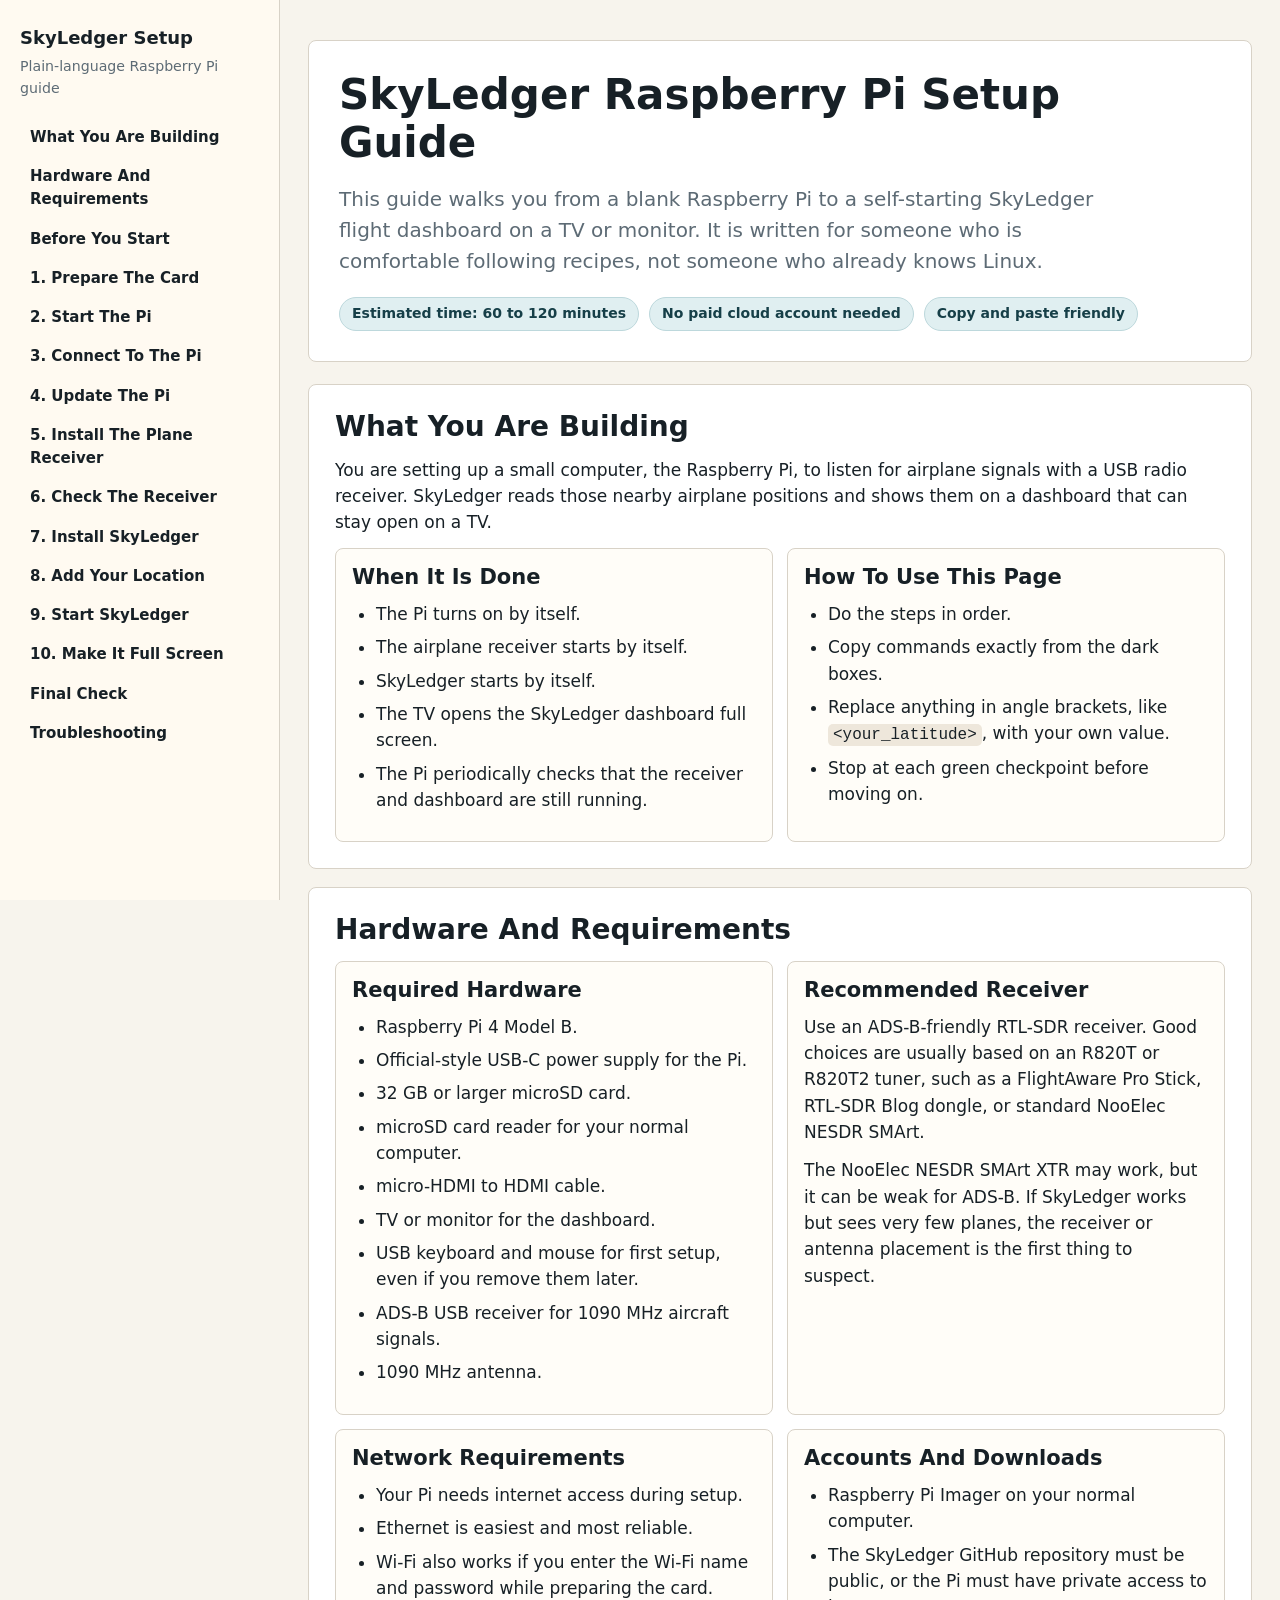
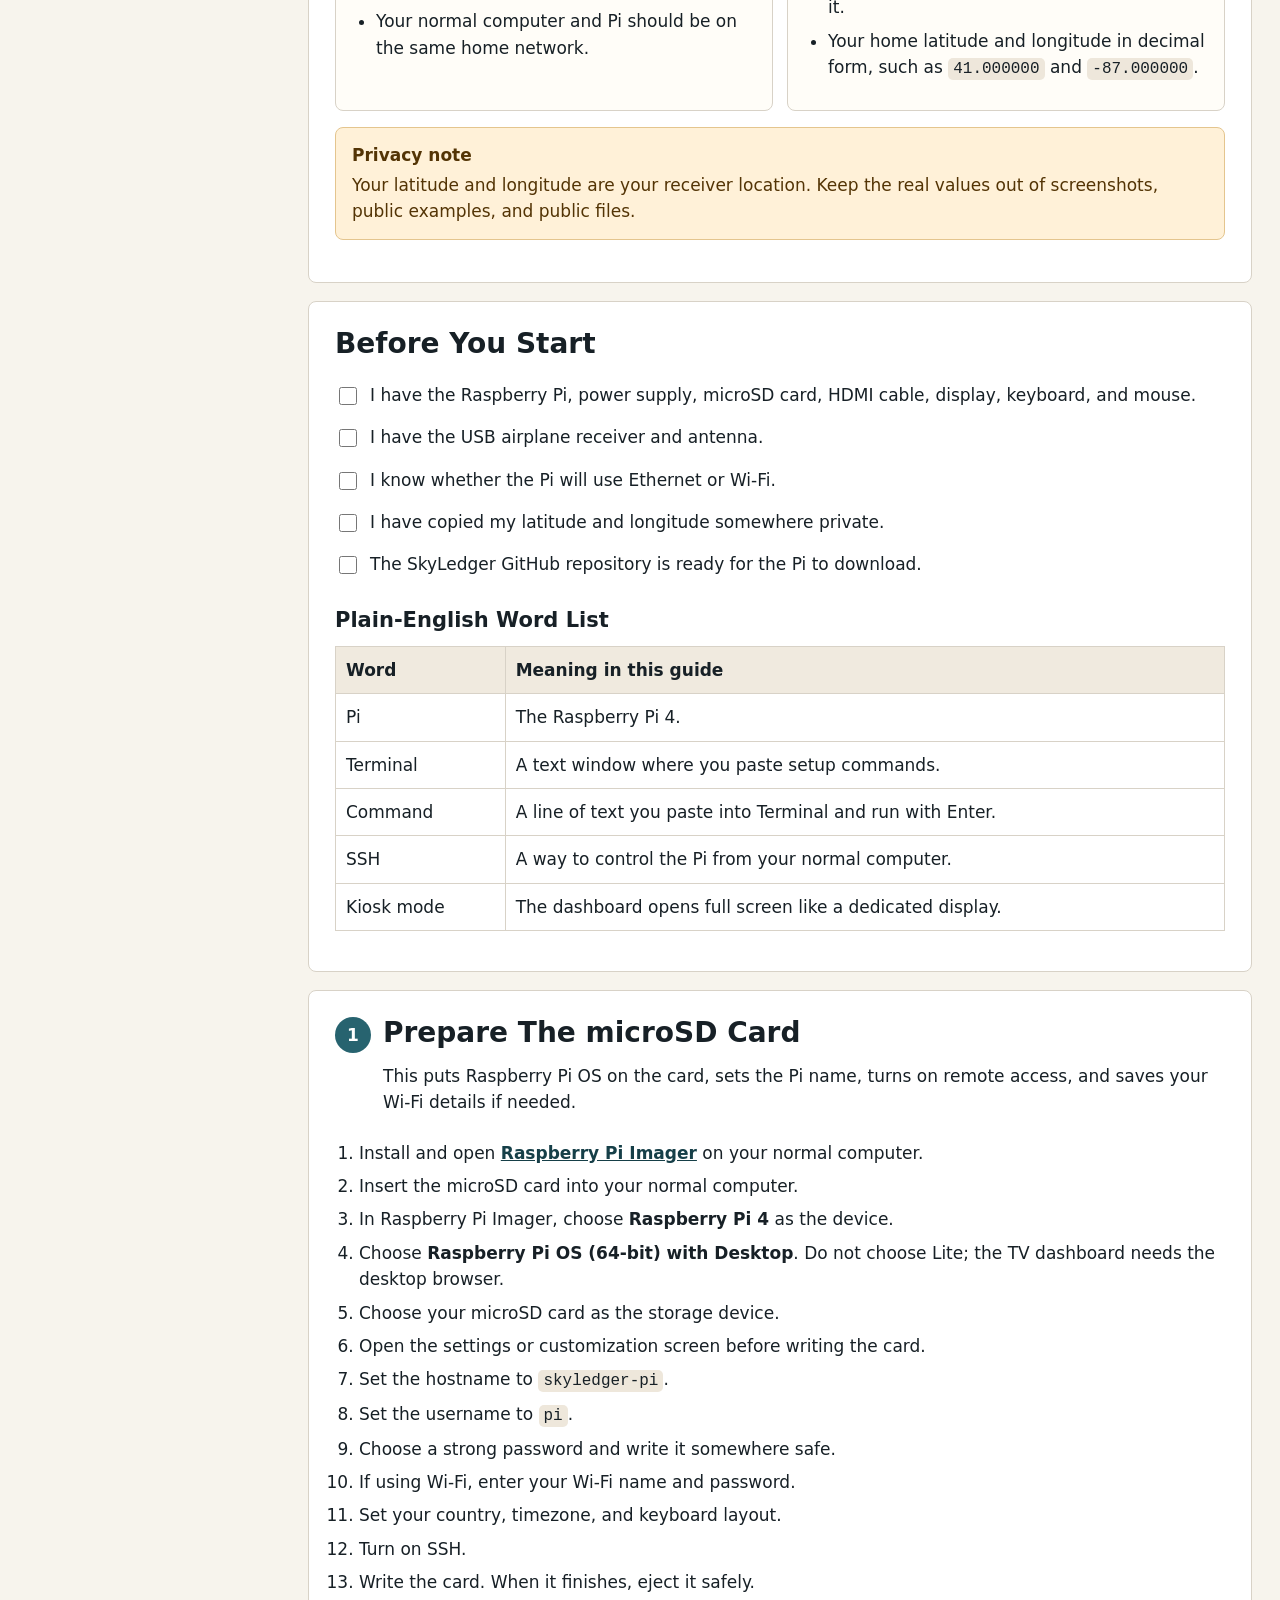
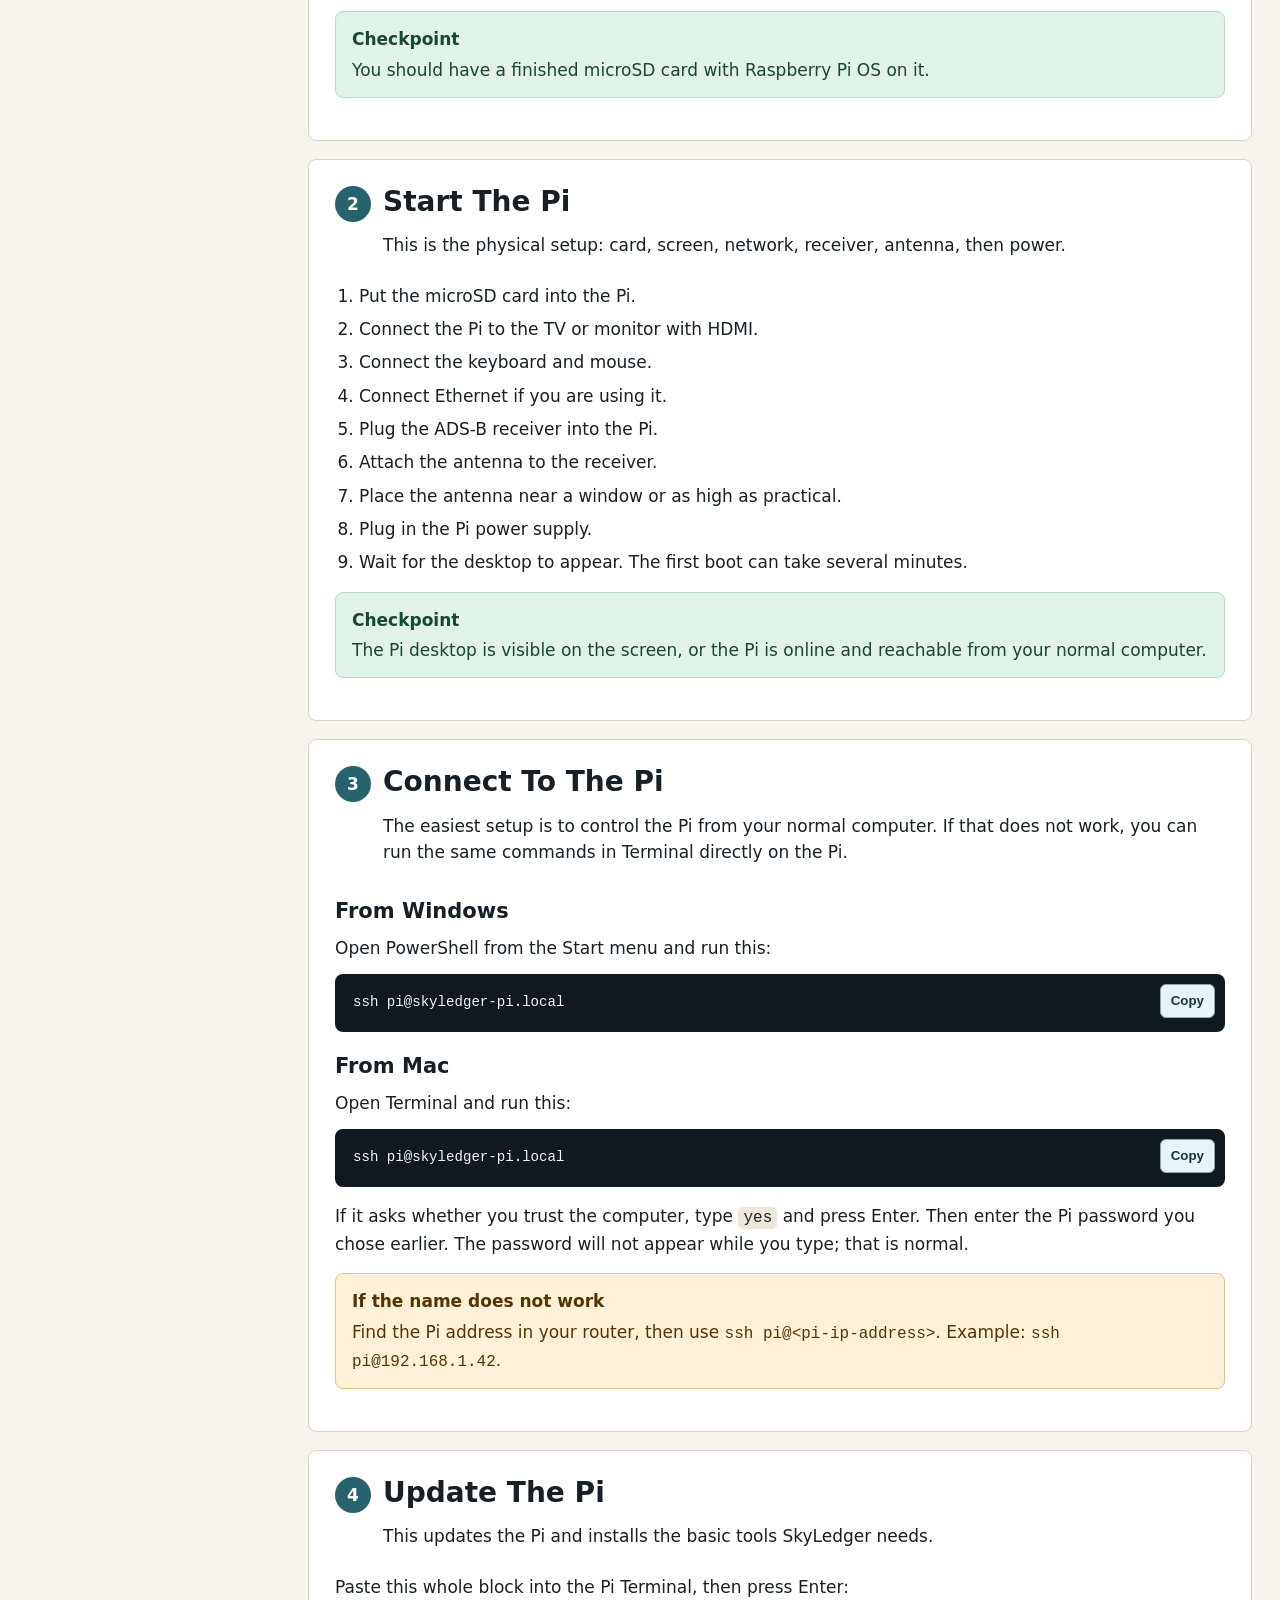
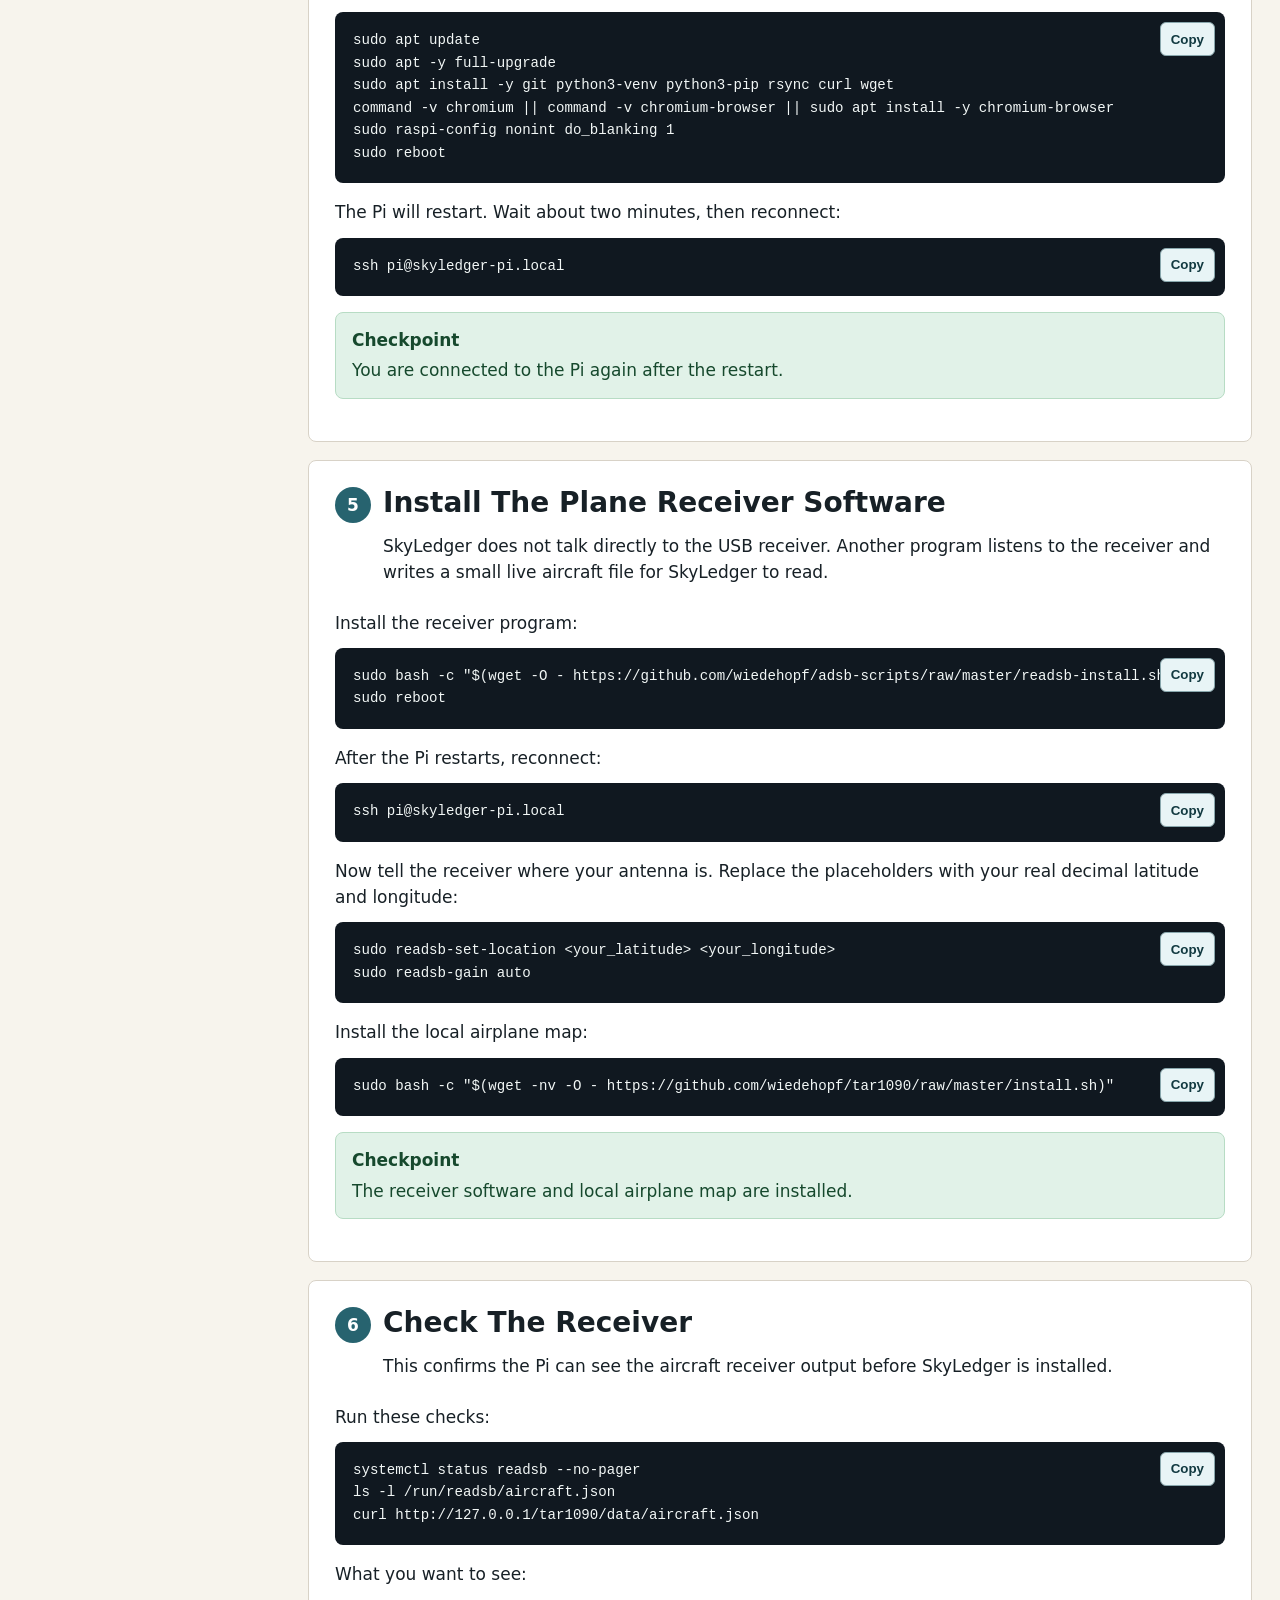
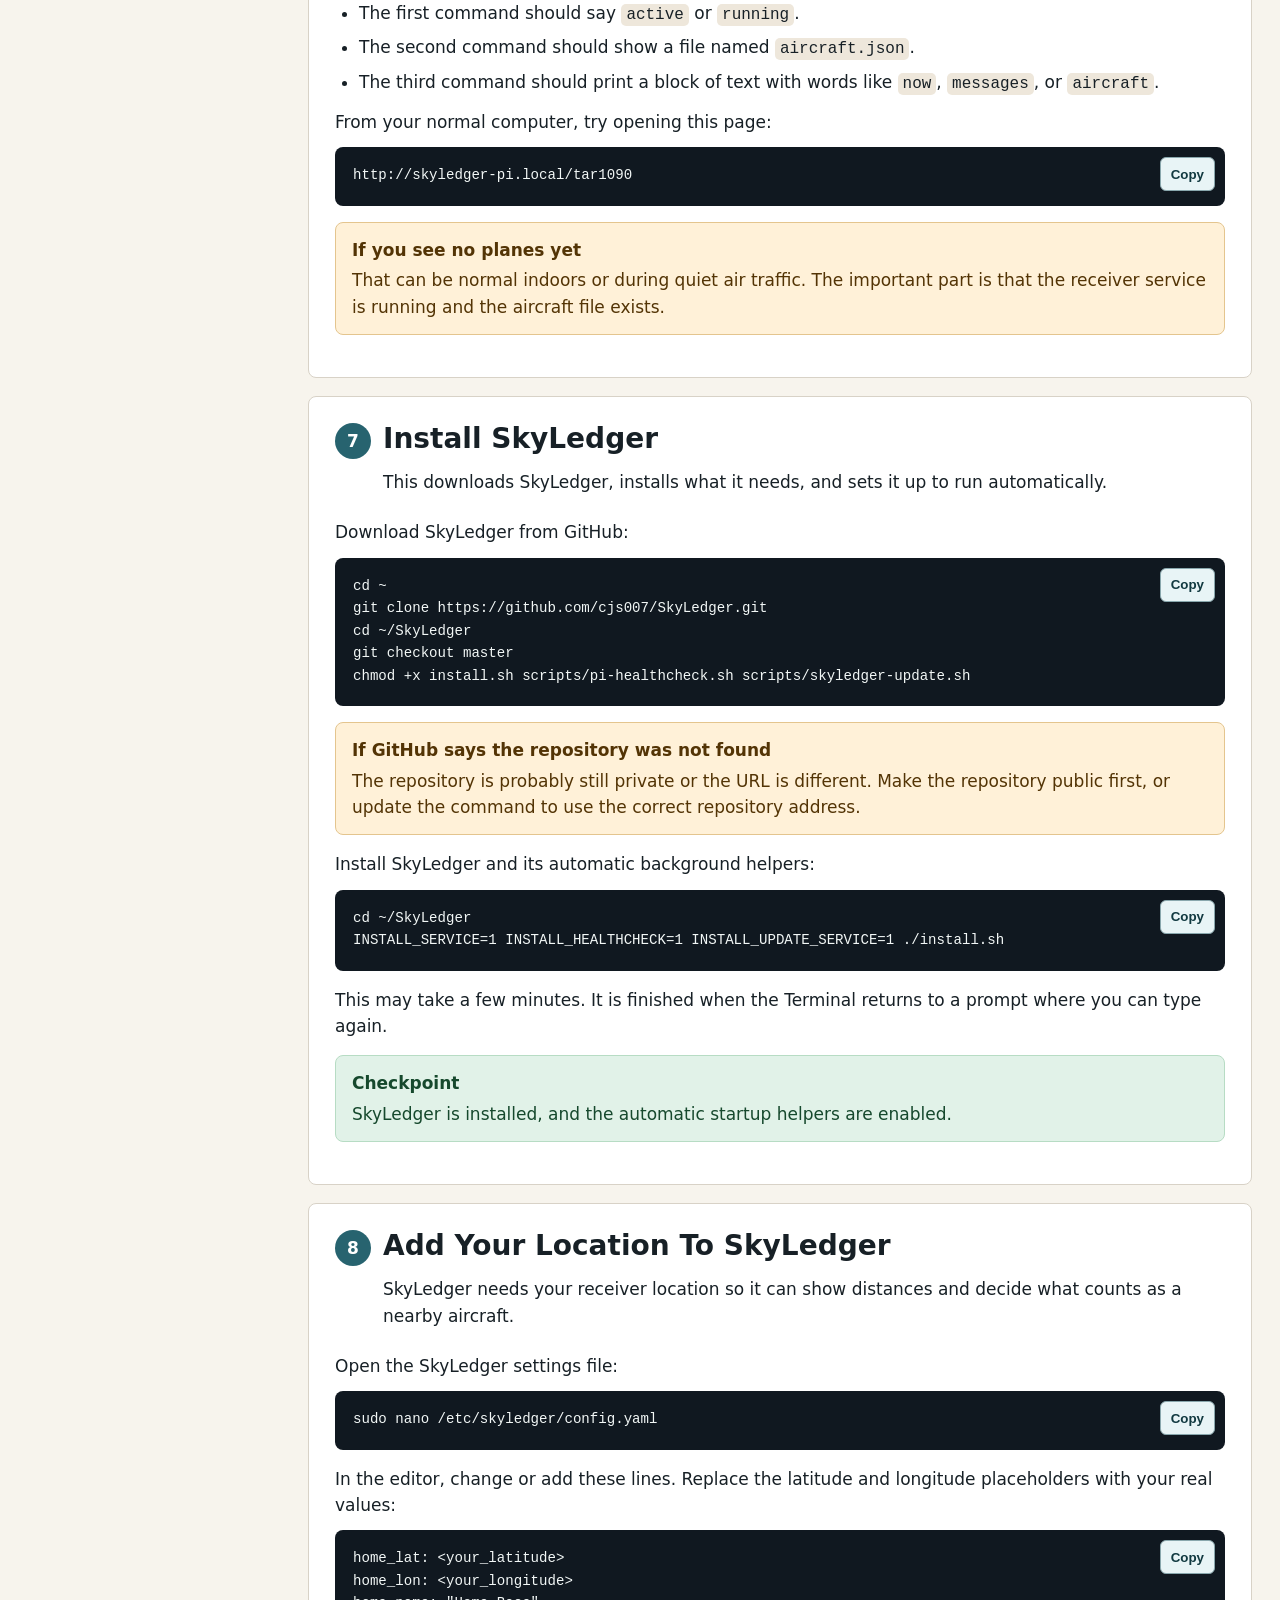
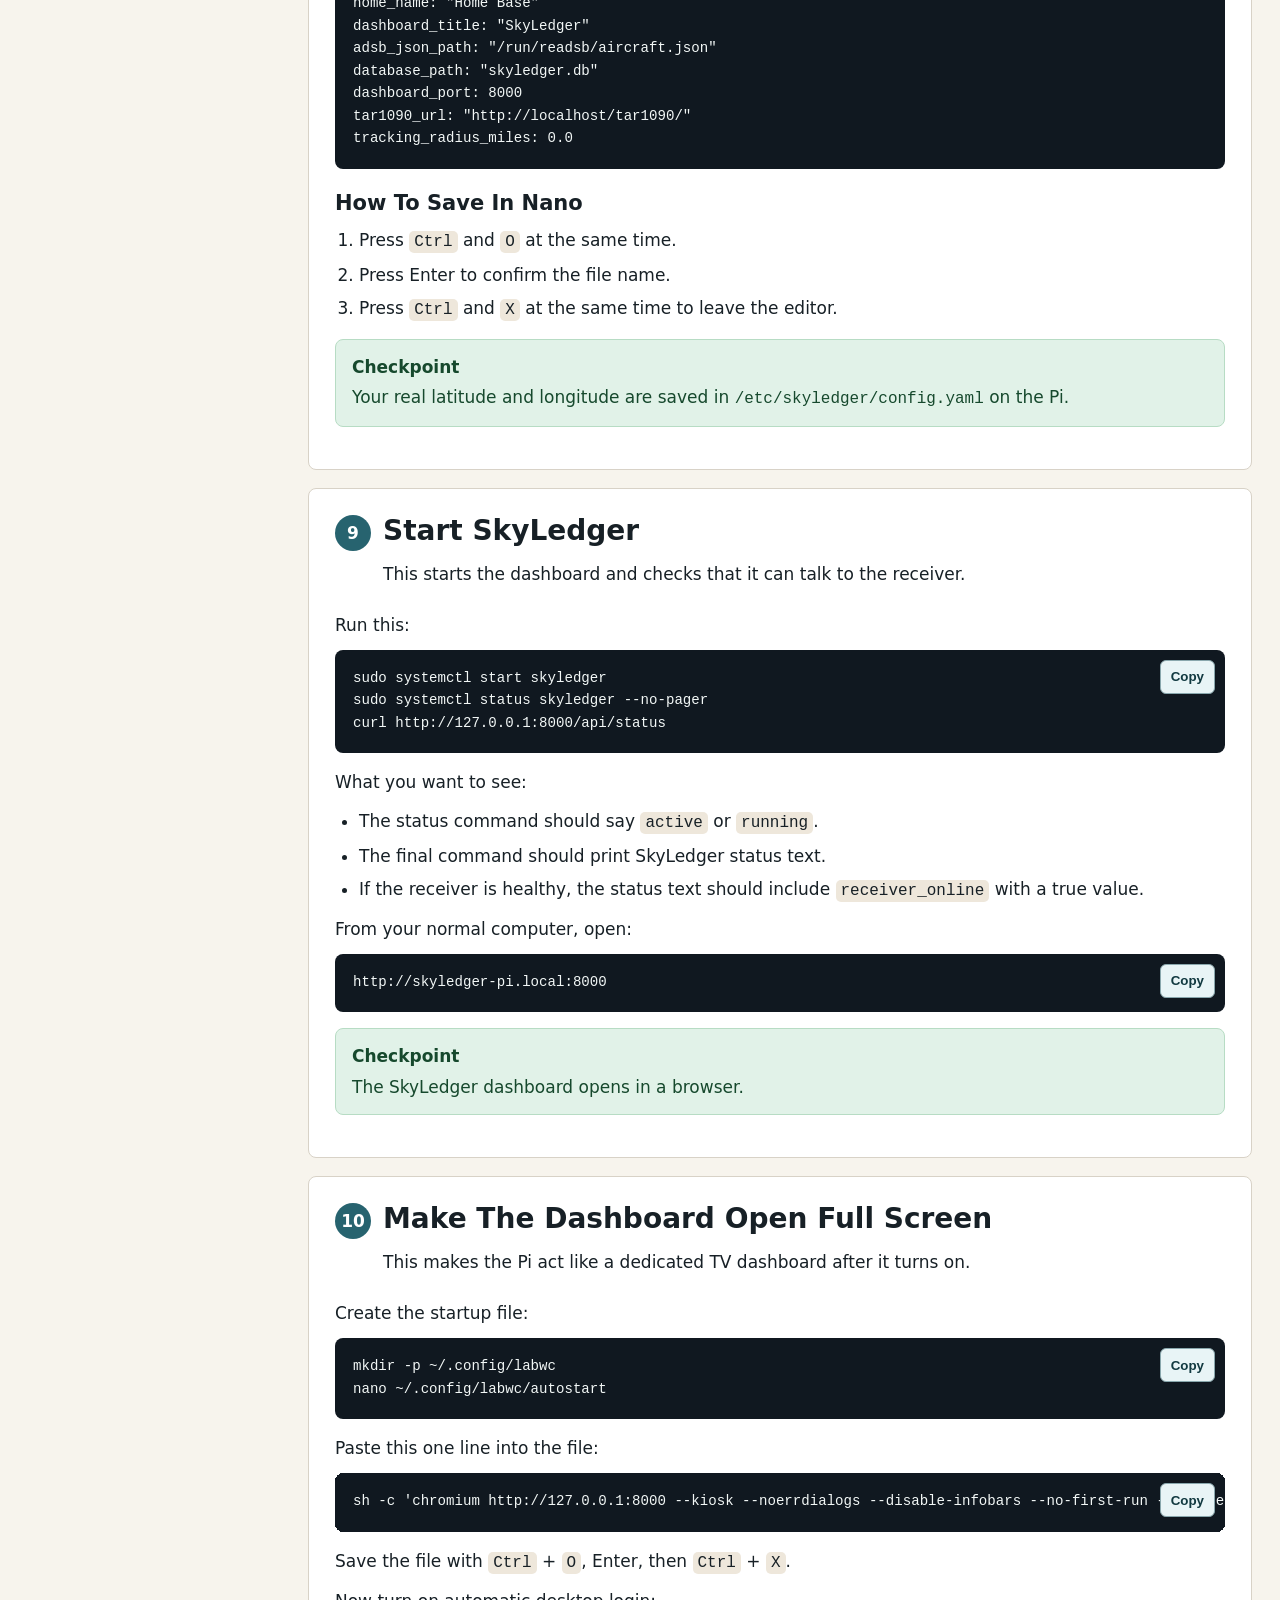
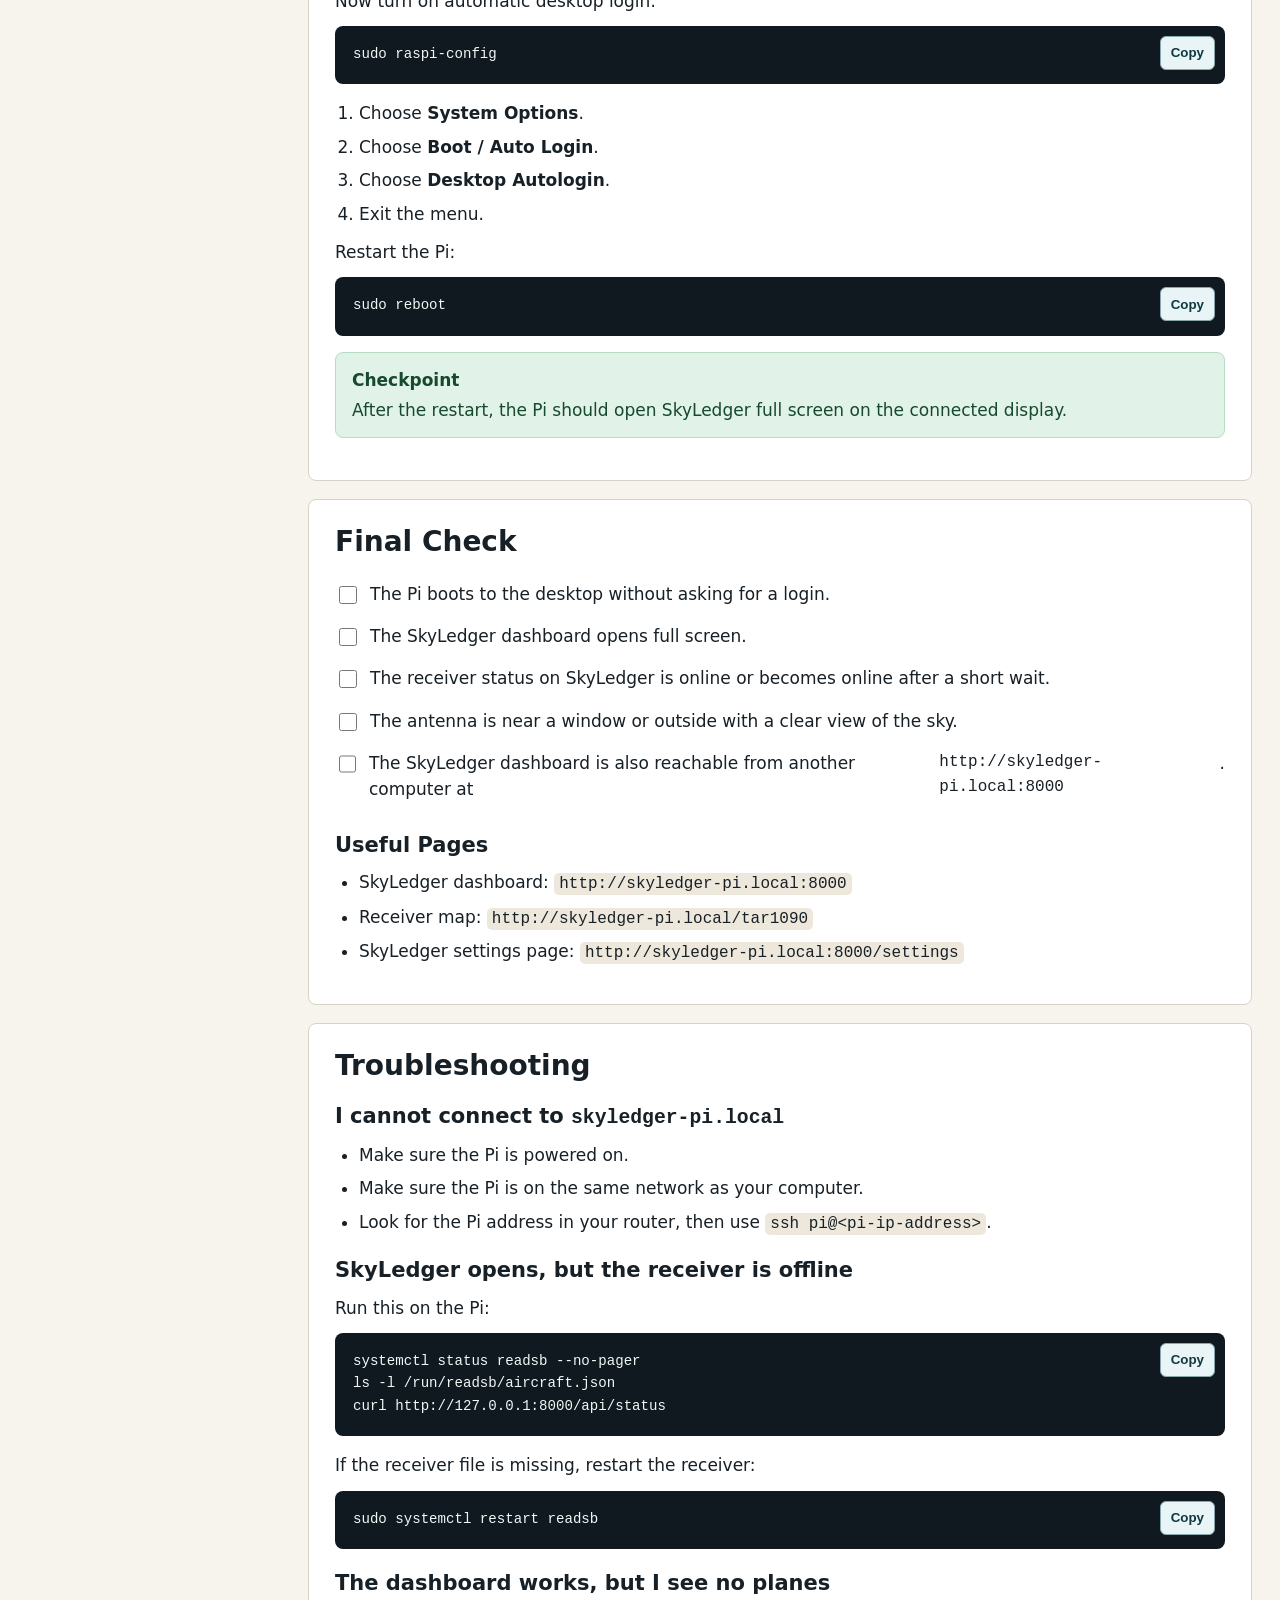
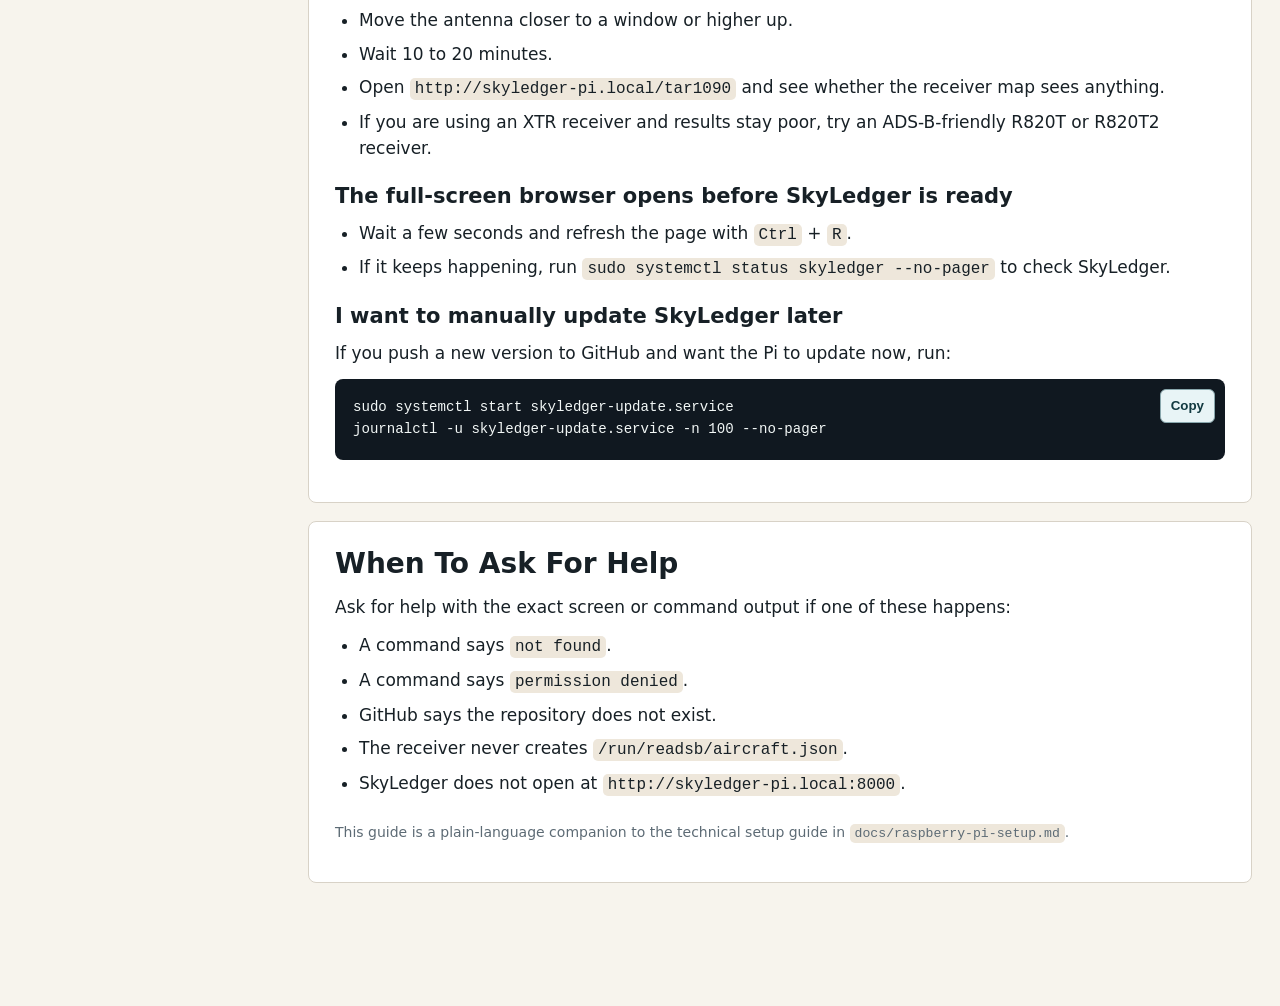
==== docs/pi-setup-guide.html @ 3d14de47 "Add plain-language Raspberry Pi setup guide Introduce a new user-friendly Raspberry Pi walkthrough a" ====
<!doctype html>
<html lang="en">
<head>
  <meta charset="utf-8">
  <meta name="viewport" content="width=device-width, initial-scale=1">
  <title>SkyLedger Raspberry Pi Setup Guide</title>
  <style>
    :root {
      color-scheme: light;
      --ink: #172026;
      --muted: #5d6b75;
      --paper: #f7f4ed;
      --panel: #ffffff;
      --line: #d8d2c7;
      --accent: #27636f;
      --accent-dark: #163f48;
      --accent-soft: #e0eff1;
      --warn: #8a4f09;
      --warn-soft: #fff1d8;
      --ok: #1f6a43;
      --ok-soft: #e1f2e8;
      --code: #101820;
    }

    * {
      box-sizing: border-box;
    }

    html {
      scroll-behavior: smooth;
    }

    body {
      margin: 0;
      background: var(--paper);
      color: var(--ink);
      font: 17px/1.55 system-ui, -apple-system, BlinkMacSystemFont, "Segoe UI", sans-serif;
    }

    a {
      color: var(--accent-dark);
      font-weight: 700;
    }

    .layout {
      display: grid;
      grid-template-columns: 280px minmax(0, 1fr);
      min-height: 100vh;
    }

    aside {
      position: sticky;
      top: 0;
      align-self: start;
      height: 100vh;
      overflow: auto;
      border-right: 1px solid var(--line);
      background: #fffaf1;
      padding: 24px 20px;
    }

    aside strong {
      display: block;
      font-size: 18px;
      margin-bottom: 4px;
    }

    aside small {
      color: var(--muted);
      display: block;
      margin-bottom: 18px;
    }

    nav a {
      display: block;
      color: var(--ink);
      text-decoration: none;
      padding: 8px 10px;
      border-radius: 6px;
      font-size: 15px;
    }

    nav a:hover {
      background: var(--accent-soft);
    }

    main {
      max-width: 1080px;
      width: 100%;
      padding: 40px 28px 72px;
    }

    header {
      background: var(--panel);
      border: 1px solid var(--line);
      border-radius: 8px;
      padding: 30px;
      margin-bottom: 22px;
    }

    h1,
    h2,
    h3 {
      line-height: 1.15;
      margin: 0;
      letter-spacing: 0;
    }

    h1 {
      font-size: 42px;
      max-width: 780px;
    }

    h2 {
      font-size: 28px;
      margin-bottom: 14px;
    }

    h3 {
      font-size: 21px;
      margin: 22px 0 8px;
    }

    p {
      margin: 12px 0;
    }

    .dek {
      color: var(--muted);
      font-size: 20px;
      max-width: 800px;
      margin-top: 16px;
    }

    .meta {
      display: flex;
      flex-wrap: wrap;
      gap: 10px;
      margin-top: 20px;
    }

    .pill {
      background: var(--accent-soft);
      border: 1px solid #bdd8dc;
      border-radius: 999px;
      color: var(--accent-dark);
      display: inline-flex;
      align-items: center;
      min-height: 34px;
      padding: 5px 12px;
      font-size: 14px;
      font-weight: 700;
    }

    section {
      background: var(--panel);
      border: 1px solid var(--line);
      border-radius: 8px;
      padding: 26px;
      margin: 18px 0;
    }

    .step-title {
      display: flex;
      gap: 12px;
      align-items: flex-start;
    }

    .step-number {
      display: inline-grid;
      place-items: center;
      flex: 0 0 36px;
      width: 36px;
      height: 36px;
      border-radius: 50%;
      background: var(--accent);
      color: white;
      font-weight: 800;
    }

    .grid {
      display: grid;
      grid-template-columns: repeat(2, minmax(0, 1fr));
      gap: 14px;
    }

    .card {
      border: 1px solid var(--line);
      border-radius: 8px;
      padding: 16px;
      background: #fffdf8;
    }

    .card h3 {
      margin-top: 0;
    }

    ul,
    ol {
      padding-left: 24px;
      margin: 12px 0;
    }

    li {
      margin: 7px 0;
    }

    .callout {
      border-radius: 8px;
      border: 1px solid var(--line);
      padding: 14px 16px;
      margin: 16px 0;
      background: #f8fbfb;
    }

    .callout strong {
      display: block;
      margin-bottom: 4px;
    }

    .callout.warning {
      background: var(--warn-soft);
      border-color: #e4c58e;
      color: #533405;
    }

    .callout.success {
      background: var(--ok-soft);
      border-color: #b7dcc4;
      color: #16492d;
    }

    .copy-wrap {
      position: relative;
      margin: 12px 0 16px;
    }

    pre {
      background: var(--code);
      border-radius: 8px;
      color: #f2f7f6;
      overflow-x: auto;
      padding: 18px;
      margin: 0;
      font-size: 15px;
      line-height: 1.5;
      white-space: pre;
    }

    code {
      font-family: "SFMono-Regular", Consolas, "Liberation Mono", monospace;
      font-size: 0.94em;
    }

    p code,
    li code {
      background: #eee7db;
      border-radius: 5px;
      padding: 2px 5px;
    }

    .copy-button {
      position: absolute;
      top: 10px;
      right: 10px;
      border: 1px solid #89a7ad;
      border-radius: 6px;
      background: #e8f4f6;
      color: #113940;
      cursor: pointer;
      font-weight: 800;
      min-height: 34px;
      padding: 5px 10px;
    }

    .copy-button:focus-visible {
      outline: 3px solid #9ccfd7;
      outline-offset: 2px;
    }

    table {
      border-collapse: collapse;
      width: 100%;
      margin: 14px 0;
    }

    th,
    td {
      border: 1px solid var(--line);
      padding: 10px;
      text-align: left;
      vertical-align: top;
    }

    th {
      background: #f0eadf;
    }

    .checklist label {
      display: flex;
      gap: 10px;
      align-items: flex-start;
      padding: 8px 0;
    }

    .checklist input {
      margin-top: 5px;
      inline-size: 18px;
      block-size: 18px;
    }

    .footer-note {
      color: var(--muted);
      font-size: 14px;
      margin-top: 24px;
    }

    @media (max-width: 900px) {
      .layout {
        display: block;
      }

      aside {
        position: static;
        height: auto;
        border-right: 0;
        border-bottom: 1px solid var(--line);
      }

      nav {
        display: grid;
        grid-template-columns: repeat(2, minmax(0, 1fr));
        gap: 4px;
      }

      main {
        padding: 24px 16px 52px;
      }

      h1 {
        font-size: 32px;
      }

      .grid {
        grid-template-columns: 1fr;
      }
    }

    @media print {
      body {
        background: white;
      }

      .layout {
        display: block;
      }

      aside,
      .copy-button {
        display: none;
      }

      main {
        max-width: none;
        padding: 0;
      }

      section,
      header {
        break-inside: avoid;
      }
    }
  </style>
</head>
<body>
  <div class="layout">
    <aside>
      <strong>SkyLedger Setup</strong>
      <small>Plain-language Raspberry Pi guide</small>
      <nav aria-label="Guide sections">
        <a href="#overview">What You Are Building</a>
        <a href="#shopping">Hardware And Requirements</a>
        <a href="#before">Before You Start</a>
        <a href="#flash">1. Prepare The Card</a>
        <a href="#boot">2. Start The Pi</a>
        <a href="#connect">3. Connect To The Pi</a>
        <a href="#updates">4. Update The Pi</a>
        <a href="#receiver">5. Install The Plane Receiver</a>
        <a href="#receiver-check">6. Check The Receiver</a>
        <a href="#skyledger">7. Install SkyLedger</a>
        <a href="#config">8. Add Your Location</a>
        <a href="#start">9. Start SkyLedger</a>
        <a href="#kiosk">10. Make It Full Screen</a>
        <a href="#final-check">Final Check</a>
        <a href="#troubleshooting">Troubleshooting</a>
      </nav>
    </aside>

    <main>
      <header id="overview">
        <h1>SkyLedger Raspberry Pi Setup Guide</h1>
        <p class="dek">This guide walks you from a blank Raspberry Pi to a self-starting SkyLedger flight dashboard on a TV or monitor. It is written for someone who is comfortable following recipes, not someone who already knows Linux.</p>
        <div class="meta">
          <span class="pill">Estimated time: 60 to 120 minutes</span>
          <span class="pill">No paid cloud account needed</span>
          <span class="pill">Copy and paste friendly</span>
        </div>
      </header>

      <section>
        <h2>What You Are Building</h2>
        <p>You are setting up a small computer, the Raspberry Pi, to listen for airplane signals with a USB radio receiver. SkyLedger reads those nearby airplane positions and shows them on a dashboard that can stay open on a TV.</p>
        <div class="grid">
          <div class="card">
            <h3>When It Is Done</h3>
            <ul>
              <li>The Pi turns on by itself.</li>
              <li>The airplane receiver starts by itself.</li>
              <li>SkyLedger starts by itself.</li>
              <li>The TV opens the SkyLedger dashboard full screen.</li>
              <li>The Pi periodically checks that the receiver and dashboard are still running.</li>
            </ul>
          </div>
          <div class="card">
            <h3>How To Use This Page</h3>
            <ul>
              <li>Do the steps in order.</li>
              <li>Copy commands exactly from the dark boxes.</li>
              <li>Replace anything in angle brackets, like <code>&lt;your_latitude&gt;</code>, with your own value.</li>
              <li>Stop at each green checkpoint before moving on.</li>
            </ul>
          </div>
        </div>
      </section>

      <section id="shopping">
        <h2>Hardware And Requirements</h2>
        <div class="grid">
          <div class="card">
            <h3>Required Hardware</h3>
            <ul>
              <li>Raspberry Pi 4 Model B.</li>
              <li>Official-style USB-C power supply for the Pi.</li>
              <li>32 GB or larger microSD card.</li>
              <li>microSD card reader for your normal computer.</li>
              <li>micro-HDMI to HDMI cable.</li>
              <li>TV or monitor for the dashboard.</li>
              <li>USB keyboard and mouse for first setup, even if you remove them later.</li>
              <li>ADS-B USB receiver for 1090 MHz aircraft signals.</li>
              <li>1090 MHz antenna.</li>
            </ul>
          </div>
          <div class="card">
            <h3>Recommended Receiver</h3>
            <p>Use an ADS-B-friendly RTL-SDR receiver. Good choices are usually based on an R820T or R820T2 tuner, such as a FlightAware Pro Stick, RTL-SDR Blog dongle, or standard NooElec NESDR SMArt.</p>
            <p>The NooElec NESDR SMArt XTR may work, but it can be weak for ADS-B. If SkyLedger works but sees very few planes, the receiver or antenna placement is the first thing to suspect.</p>
          </div>
          <div class="card">
            <h3>Network Requirements</h3>
            <ul>
              <li>Your Pi needs internet access during setup.</li>
              <li>Ethernet is easiest and most reliable.</li>
              <li>Wi-Fi also works if you enter the Wi-Fi name and password while preparing the card.</li>
              <li>Your normal computer and Pi should be on the same home network.</li>
            </ul>
          </div>
          <div class="card">
            <h3>Accounts And Downloads</h3>
            <ul>
              <li>Raspberry Pi Imager on your normal computer.</li>
              <li>The SkyLedger GitHub repository must be public, or the Pi must have private access to it.</li>
              <li>Your home latitude and longitude in decimal form, such as <code>41.000000</code> and <code>-87.000000</code>.</li>
            </ul>
          </div>
        </div>
        <div class="callout warning">
          <strong>Privacy note</strong>
          Your latitude and longitude are your receiver location. Keep the real values out of screenshots, public examples, and public files.
        </div>
      </section>

      <section id="before">
        <h2>Before You Start</h2>
        <div class="checklist">
          <label><input type="checkbox"> I have the Raspberry Pi, power supply, microSD card, HDMI cable, display, keyboard, and mouse.</label>
          <label><input type="checkbox"> I have the USB airplane receiver and antenna.</label>
          <label><input type="checkbox"> I know whether the Pi will use Ethernet or Wi-Fi.</label>
          <label><input type="checkbox"> I have copied my latitude and longitude somewhere private.</label>
          <label><input type="checkbox"> The SkyLedger GitHub repository is ready for the Pi to download.</label>
        </div>
        <h3>Plain-English Word List</h3>
        <table>
          <thead>
            <tr>
              <th>Word</th>
              <th>Meaning in this guide</th>
            </tr>
          </thead>
          <tbody>
            <tr>
              <td>Pi</td>
              <td>The Raspberry Pi 4.</td>
            </tr>
            <tr>
              <td>Terminal</td>
              <td>A text window where you paste setup commands.</td>
            </tr>
            <tr>
              <td>Command</td>
              <td>A line of text you paste into Terminal and run with Enter.</td>
            </tr>
            <tr>
              <td>SSH</td>
              <td>A way to control the Pi from your normal computer.</td>
            </tr>
            <tr>
              <td>Kiosk mode</td>
              <td>The dashboard opens full screen like a dedicated display.</td>
            </tr>
          </tbody>
        </table>
      </section>

      <section id="flash">
        <div class="step-title">
          <span class="step-number">1</span>
          <div>
            <h2>Prepare The microSD Card</h2>
            <p>This puts Raspberry Pi OS on the card, sets the Pi name, turns on remote access, and saves your Wi-Fi details if needed.</p>
          </div>
        </div>
        <ol>
          <li>Install and open <a href="https://www.raspberrypi.com/software/" target="_blank" rel="noreferrer">Raspberry Pi Imager</a> on your normal computer.</li>
          <li>Insert the microSD card into your normal computer.</li>
          <li>In Raspberry Pi Imager, choose <strong>Raspberry Pi 4</strong> as the device.</li>
          <li>Choose <strong>Raspberry Pi OS (64-bit) with Desktop</strong>. Do not choose Lite; the TV dashboard needs the desktop browser.</li>
          <li>Choose your microSD card as the storage device.</li>
          <li>Open the settings or customization screen before writing the card.</li>
          <li>Set the hostname to <code>skyledger-pi</code>.</li>
          <li>Set the username to <code>pi</code>.</li>
          <li>Choose a strong password and write it somewhere safe.</li>
          <li>If using Wi-Fi, enter your Wi-Fi name and password.</li>
          <li>Set your country, timezone, and keyboard layout.</li>
          <li>Turn on SSH.</li>
          <li>Write the card. When it finishes, eject it safely.</li>
        </ol>
        <div class="callout success">
          <strong>Checkpoint</strong>
          You should have a finished microSD card with Raspberry Pi OS on it.
        </div>
      </section>

      <section id="boot">
        <div class="step-title">
          <span class="step-number">2</span>
          <div>
            <h2>Start The Pi</h2>
            <p>This is the physical setup: card, screen, network, receiver, antenna, then power.</p>
          </div>
        </div>
        <ol>
          <li>Put the microSD card into the Pi.</li>
          <li>Connect the Pi to the TV or monitor with HDMI.</li>
          <li>Connect the keyboard and mouse.</li>
          <li>Connect Ethernet if you are using it.</li>
          <li>Plug the ADS-B receiver into the Pi.</li>
          <li>Attach the antenna to the receiver.</li>
          <li>Place the antenna near a window or as high as practical.</li>
          <li>Plug in the Pi power supply.</li>
          <li>Wait for the desktop to appear. The first boot can take several minutes.</li>
        </ol>
        <div class="callout success">
          <strong>Checkpoint</strong>
          The Pi desktop is visible on the screen, or the Pi is online and reachable from your normal computer.
        </div>
      </section>

      <section id="connect">
        <div class="step-title">
          <span class="step-number">3</span>
          <div>
            <h2>Connect To The Pi</h2>
            <p>The easiest setup is to control the Pi from your normal computer. If that does not work, you can run the same commands in Terminal directly on the Pi.</p>
          </div>
        </div>
        <h3>From Windows</h3>
        <p>Open PowerShell from the Start menu and run this:</p>
        <div class="copy-wrap">
          <pre data-copy><code>ssh pi@skyledger-pi.local</code></pre>
        </div>
        <h3>From Mac</h3>
        <p>Open Terminal and run this:</p>
        <div class="copy-wrap">
          <pre data-copy><code>ssh pi@skyledger-pi.local</code></pre>
        </div>
        <p>If it asks whether you trust the computer, type <code>yes</code> and press Enter. Then enter the Pi password you chose earlier. The password will not appear while you type; that is normal.</p>
        <div class="callout warning">
          <strong>If the name does not work</strong>
          Find the Pi address in your router, then use <code>ssh pi@&lt;pi-ip-address&gt;</code>. Example: <code>ssh pi@192.168.1.42</code>.
        </div>
      </section>

      <section id="updates">
        <div class="step-title">
          <span class="step-number">4</span>
          <div>
            <h2>Update The Pi</h2>
            <p>This updates the Pi and installs the basic tools SkyLedger needs.</p>
          </div>
        </div>
        <p>Paste this whole block into the Pi Terminal, then press Enter:</p>
        <div class="copy-wrap">
          <pre data-copy><code>sudo apt update
sudo apt -y full-upgrade
sudo apt install -y git python3-venv python3-pip rsync curl wget
command -v chromium || command -v chromium-browser || sudo apt install -y chromium-browser
sudo raspi-config nonint do_blanking 1
sudo reboot</code></pre>
        </div>
        <p>The Pi will restart. Wait about two minutes, then reconnect:</p>
        <div class="copy-wrap">
          <pre data-copy><code>ssh pi@skyledger-pi.local</code></pre>
        </div>
        <div class="callout success">
          <strong>Checkpoint</strong>
          You are connected to the Pi again after the restart.
        </div>
      </section>

      <section id="receiver">
        <div class="step-title">
          <span class="step-number">5</span>
          <div>
            <h2>Install The Plane Receiver Software</h2>
            <p>SkyLedger does not talk directly to the USB receiver. Another program listens to the receiver and writes a small live aircraft file for SkyLedger to read.</p>
          </div>
        </div>
        <p>Install the receiver program:</p>
        <div class="copy-wrap">
          <pre data-copy><code>sudo bash -c "$(wget -O - https://github.com/wiedehopf/adsb-scripts/raw/master/readsb-install.sh)"
sudo reboot</code></pre>
        </div>
        <p>After the Pi restarts, reconnect:</p>
        <div class="copy-wrap">
          <pre data-copy><code>ssh pi@skyledger-pi.local</code></pre>
        </div>
        <p>Now tell the receiver where your antenna is. Replace the placeholders with your real decimal latitude and longitude:</p>
        <div class="copy-wrap">
          <pre data-copy><code>sudo readsb-set-location &lt;your_latitude&gt; &lt;your_longitude&gt;
sudo readsb-gain auto</code></pre>
        </div>
        <p>Install the local airplane map:</p>
        <div class="copy-wrap">
          <pre data-copy><code>sudo bash -c "$(wget -nv -O - https://github.com/wiedehopf/tar1090/raw/master/install.sh)"</code></pre>
        </div>
        <div class="callout success">
          <strong>Checkpoint</strong>
          The receiver software and local airplane map are installed.
        </div>
      </section>

      <section id="receiver-check">
        <div class="step-title">
          <span class="step-number">6</span>
          <div>
            <h2>Check The Receiver</h2>
            <p>This confirms the Pi can see the aircraft receiver output before SkyLedger is installed.</p>
          </div>
        </div>
        <p>Run these checks:</p>
        <div class="copy-wrap">
          <pre data-copy><code>systemctl status readsb --no-pager
ls -l /run/readsb/aircraft.json
curl http://127.0.0.1/tar1090/data/aircraft.json</code></pre>
        </div>
        <p>What you want to see:</p>
        <ul>
          <li>The first command should say <code>active</code> or <code>running</code>.</li>
          <li>The second command should show a file named <code>aircraft.json</code>.</li>
          <li>The third command should print a block of text with words like <code>now</code>, <code>messages</code>, or <code>aircraft</code>.</li>
        </ul>
        <p>From your normal computer, try opening this page:</p>
        <div class="copy-wrap">
          <pre data-copy><code>http://skyledger-pi.local/tar1090</code></pre>
        </div>
        <div class="callout warning">
          <strong>If you see no planes yet</strong>
          That can be normal indoors or during quiet air traffic. The important part is that the receiver service is running and the aircraft file exists.
        </div>
      </section>

      <section id="skyledger">
        <div class="step-title">
          <span class="step-number">7</span>
          <div>
            <h2>Install SkyLedger</h2>
            <p>This downloads SkyLedger, installs what it needs, and sets it up to run automatically.</p>
          </div>
        </div>
        <p>Download SkyLedger from GitHub:</p>
        <div class="copy-wrap">
          <pre data-copy><code>cd ~
git clone https://github.com/cjs007/SkyLedger.git
cd ~/SkyLedger
git checkout master
chmod +x install.sh scripts/pi-healthcheck.sh scripts/skyledger-update.sh</code></pre>
        </div>
        <div class="callout warning">
          <strong>If GitHub says the repository was not found</strong>
          The repository is probably still private or the URL is different. Make the repository public first, or update the command to use the correct repository address.
        </div>
        <p>Install SkyLedger and its automatic background helpers:</p>
        <div class="copy-wrap">
          <pre data-copy><code>cd ~/SkyLedger
INSTALL_SERVICE=1 INSTALL_HEALTHCHECK=1 INSTALL_UPDATE_SERVICE=1 ./install.sh</code></pre>
        </div>
        <p>This may take a few minutes. It is finished when the Terminal returns to a prompt where you can type again.</p>
        <div class="callout success">
          <strong>Checkpoint</strong>
          SkyLedger is installed, and the automatic startup helpers are enabled.
        </div>
      </section>

      <section id="config">
        <div class="step-title">
          <span class="step-number">8</span>
          <div>
            <h2>Add Your Location To SkyLedger</h2>
            <p>SkyLedger needs your receiver location so it can show distances and decide what counts as a nearby aircraft.</p>
          </div>
        </div>
        <p>Open the SkyLedger settings file:</p>
        <div class="copy-wrap">
          <pre data-copy><code>sudo nano /etc/skyledger/config.yaml</code></pre>
        </div>
        <p>In the editor, change or add these lines. Replace the latitude and longitude placeholders with your real values:</p>
        <div class="copy-wrap">
          <pre data-copy><code>home_lat: &lt;your_latitude&gt;
home_lon: &lt;your_longitude&gt;
home_name: "Home Base"
dashboard_title: "SkyLedger"
adsb_json_path: "/run/readsb/aircraft.json"
database_path: "skyledger.db"
dashboard_port: 8000
tar1090_url: "http://localhost/tar1090/"
tracking_radius_miles: 0.0</code></pre>
        </div>
        <h3>How To Save In Nano</h3>
        <ol>
          <li>Press <code>Ctrl</code> and <code>O</code> at the same time.</li>
          <li>Press Enter to confirm the file name.</li>
          <li>Press <code>Ctrl</code> and <code>X</code> at the same time to leave the editor.</li>
        </ol>
        <div class="callout success">
          <strong>Checkpoint</strong>
          Your real latitude and longitude are saved in <code>/etc/skyledger/config.yaml</code> on the Pi.
        </div>
      </section>

      <section id="start">
        <div class="step-title">
          <span class="step-number">9</span>
          <div>
            <h2>Start SkyLedger</h2>
            <p>This starts the dashboard and checks that it can talk to the receiver.</p>
          </div>
        </div>
        <p>Run this:</p>
        <div class="copy-wrap">
          <pre data-copy><code>sudo systemctl start skyledger
sudo systemctl status skyledger --no-pager
curl http://127.0.0.1:8000/api/status</code></pre>
        </div>
        <p>What you want to see:</p>
        <ul>
          <li>The status command should say <code>active</code> or <code>running</code>.</li>
          <li>The final command should print SkyLedger status text.</li>
          <li>If the receiver is healthy, the status text should include <code>receiver_online</code> with a true value.</li>
        </ul>
        <p>From your normal computer, open:</p>
        <div class="copy-wrap">
          <pre data-copy><code>http://skyledger-pi.local:8000</code></pre>
        </div>
        <div class="callout success">
          <strong>Checkpoint</strong>
          The SkyLedger dashboard opens in a browser.
        </div>
      </section>

      <section id="kiosk">
        <div class="step-title">
          <span class="step-number">10</span>
          <div>
            <h2>Make The Dashboard Open Full Screen</h2>
            <p>This makes the Pi act like a dedicated TV dashboard after it turns on.</p>
          </div>
        </div>
        <p>Create the startup file:</p>
        <div class="copy-wrap">
          <pre data-copy><code>mkdir -p ~/.config/labwc
nano ~/.config/labwc/autostart</code></pre>
        </div>
        <p>Paste this one line into the file:</p>
        <div class="copy-wrap">
          <pre data-copy><code>sh -c 'chromium http://127.0.0.1:8000 --kiosk --noerrdialogs --disable-infobars --no-first-run --enable-features=OverlayScrollbar --start-maximized || chromium-browser http://127.0.0.1:8000 --kiosk --noerrdialogs --disable-infobars --no-first-run --enable-features=OverlayScrollbar --start-maximized' &amp;</code></pre>
        </div>
        <p>Save the file with <code>Ctrl</code> + <code>O</code>, Enter, then <code>Ctrl</code> + <code>X</code>.</p>
        <p>Now turn on automatic desktop login:</p>
        <div class="copy-wrap">
          <pre data-copy><code>sudo raspi-config</code></pre>
        </div>
        <ol>
          <li>Choose <strong>System Options</strong>.</li>
          <li>Choose <strong>Boot / Auto Login</strong>.</li>
          <li>Choose <strong>Desktop Autologin</strong>.</li>
          <li>Exit the menu.</li>
        </ol>
        <p>Restart the Pi:</p>
        <div class="copy-wrap">
          <pre data-copy><code>sudo reboot</code></pre>
        </div>
        <div class="callout success">
          <strong>Checkpoint</strong>
          After the restart, the Pi should open SkyLedger full screen on the connected display.
        </div>
      </section>

      <section id="final-check">
        <h2>Final Check</h2>
        <div class="checklist">
          <label><input type="checkbox"> The Pi boots to the desktop without asking for a login.</label>
          <label><input type="checkbox"> The SkyLedger dashboard opens full screen.</label>
          <label><input type="checkbox"> The receiver status on SkyLedger is online or becomes online after a short wait.</label>
          <label><input type="checkbox"> The antenna is near a window or outside with a clear view of the sky.</label>
          <label><input type="checkbox"> The SkyLedger dashboard is also reachable from another computer at <code>http://skyledger-pi.local:8000</code>.</label>
        </div>
        <h3>Useful Pages</h3>
        <ul>
          <li>SkyLedger dashboard: <code>http://skyledger-pi.local:8000</code></li>
          <li>Receiver map: <code>http://skyledger-pi.local/tar1090</code></li>
          <li>SkyLedger settings page: <code>http://skyledger-pi.local:8000/settings</code></li>
        </ul>
      </section>

      <section id="troubleshooting">
        <h2>Troubleshooting</h2>
        <h3>I cannot connect to <code>skyledger-pi.local</code></h3>
        <ul>
          <li>Make sure the Pi is powered on.</li>
          <li>Make sure the Pi is on the same network as your computer.</li>
          <li>Look for the Pi address in your router, then use <code>ssh pi@&lt;pi-ip-address&gt;</code>.</li>
        </ul>

        <h3>SkyLedger opens, but the receiver is offline</h3>
        <p>Run this on the Pi:</p>
        <div class="copy-wrap">
          <pre data-copy><code>systemctl status readsb --no-pager
ls -l /run/readsb/aircraft.json
curl http://127.0.0.1:8000/api/status</code></pre>
        </div>
        <p>If the receiver file is missing, restart the receiver:</p>
        <div class="copy-wrap">
          <pre data-copy><code>sudo systemctl restart readsb</code></pre>
        </div>

        <h3>The dashboard works, but I see no planes</h3>
        <ul>
          <li>Move the antenna closer to a window or higher up.</li>
          <li>Wait 10 to 20 minutes.</li>
          <li>Open <code>http://skyledger-pi.local/tar1090</code> and see whether the receiver map sees anything.</li>
          <li>If you are using an XTR receiver and results stay poor, try an ADS-B-friendly R820T or R820T2 receiver.</li>
        </ul>

        <h3>The full-screen browser opens before SkyLedger is ready</h3>
        <ul>
          <li>Wait a few seconds and refresh the page with <code>Ctrl</code> + <code>R</code>.</li>
          <li>If it keeps happening, run <code>sudo systemctl status skyledger --no-pager</code> to check SkyLedger.</li>
        </ul>

        <h3>I want to manually update SkyLedger later</h3>
        <p>If you push a new version to GitHub and want the Pi to update now, run:</p>
        <div class="copy-wrap">
          <pre data-copy><code>sudo systemctl start skyledger-update.service
journalctl -u skyledger-update.service -n 100 --no-pager</code></pre>
        </div>
      </section>

      <section>
        <h2>When To Ask For Help</h2>
        <p>Ask for help with the exact screen or command output if one of these happens:</p>
        <ul>
          <li>A command says <code>not found</code>.</li>
          <li>A command says <code>permission denied</code>.</li>
          <li>GitHub says the repository does not exist.</li>
          <li>The receiver never creates <code>/run/readsb/aircraft.json</code>.</li>
          <li>SkyLedger does not open at <code>http://skyledger-pi.local:8000</code>.</li>
        </ul>
        <p class="footer-note">This guide is a plain-language companion to the technical setup guide in <code>docs/raspberry-pi-setup.md</code>.</p>
      </section>
    </main>
  </div>

  <script>
    document.querySelectorAll("pre[data-copy]").forEach((pre) => {
      const wrapper = pre.parentElement;
      const button = document.createElement("button");
      button.className = "copy-button";
      button.type = "button";
      button.textContent = "Copy";
      button.addEventListener("click", async () => {
        const text = pre.innerText;
        try {
          await navigator.clipboard.writeText(text);
          button.textContent = "Copied";
          setTimeout(() => {
            button.textContent = "Copy";
          }, 1400);
        } catch {
          button.textContent = "Select text";
        }
      });
      wrapper.appendChild(button);
    });
  </script>
</body>
</html>
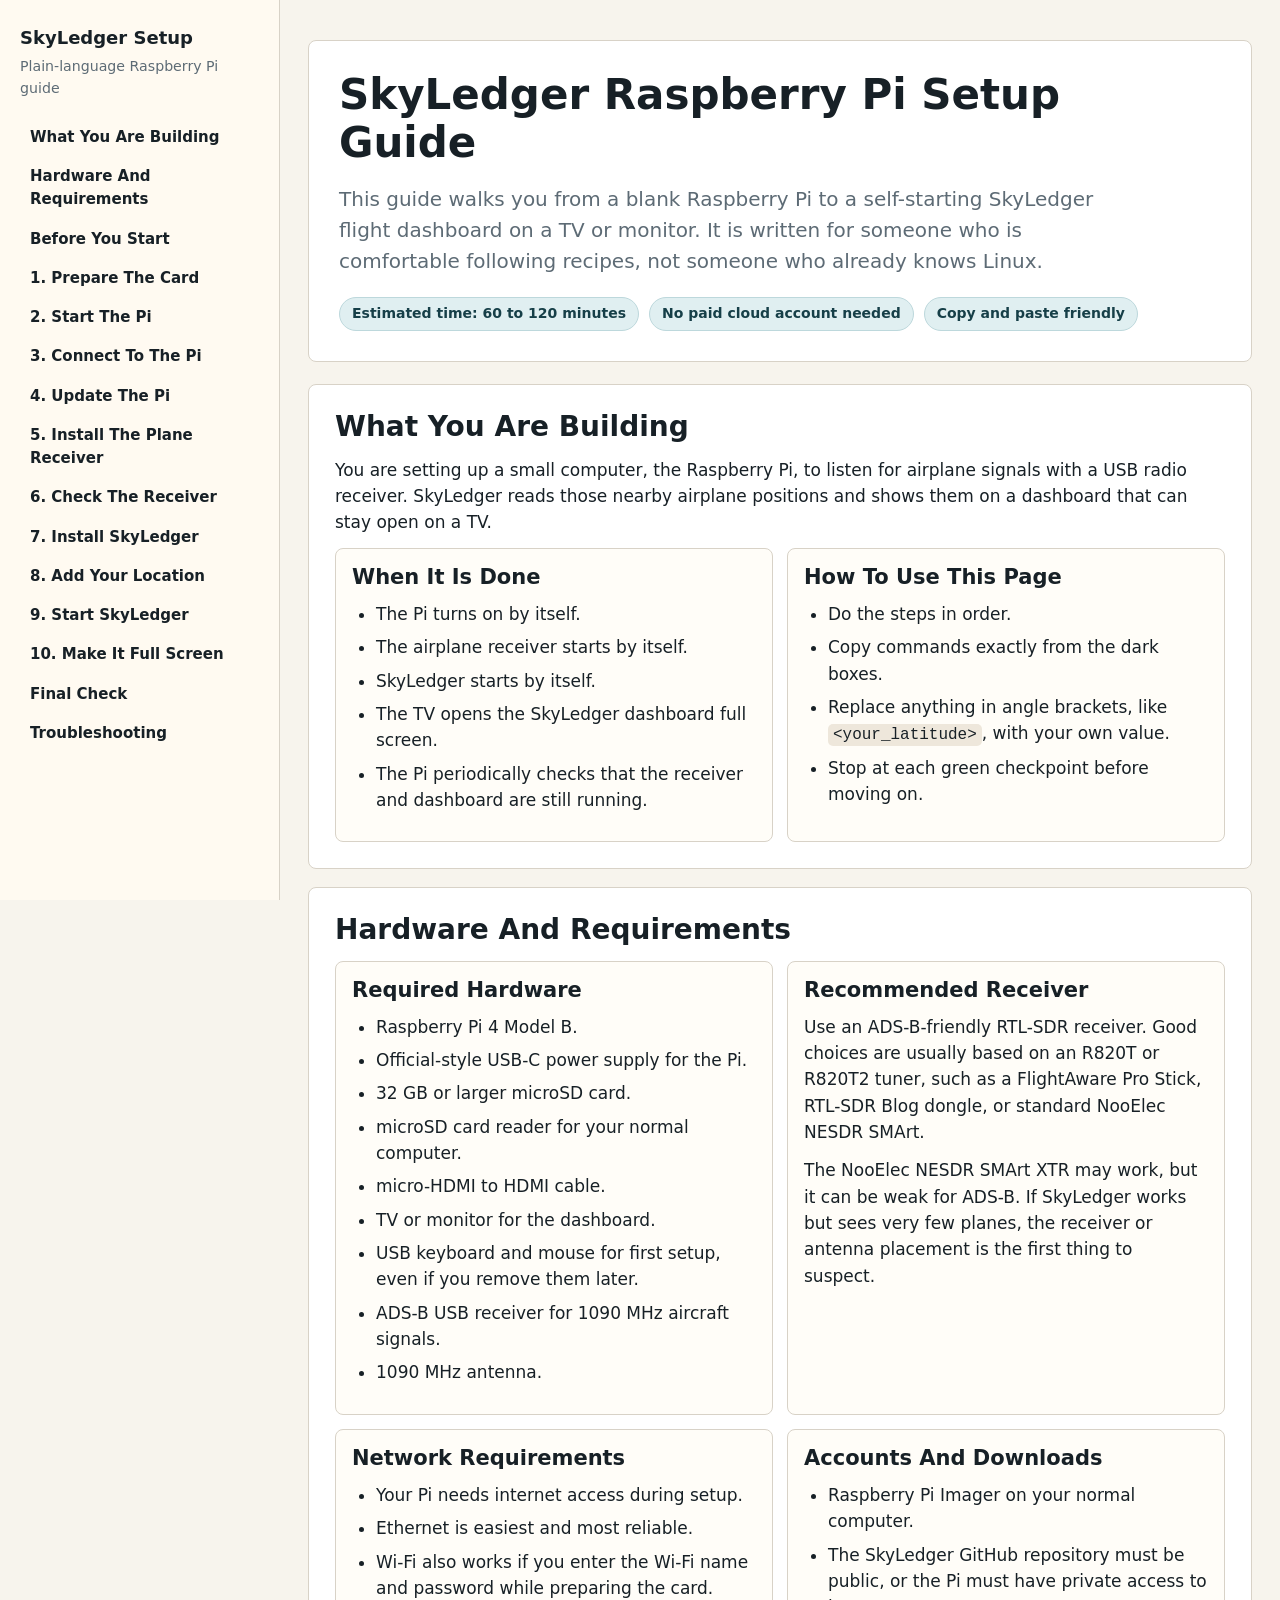
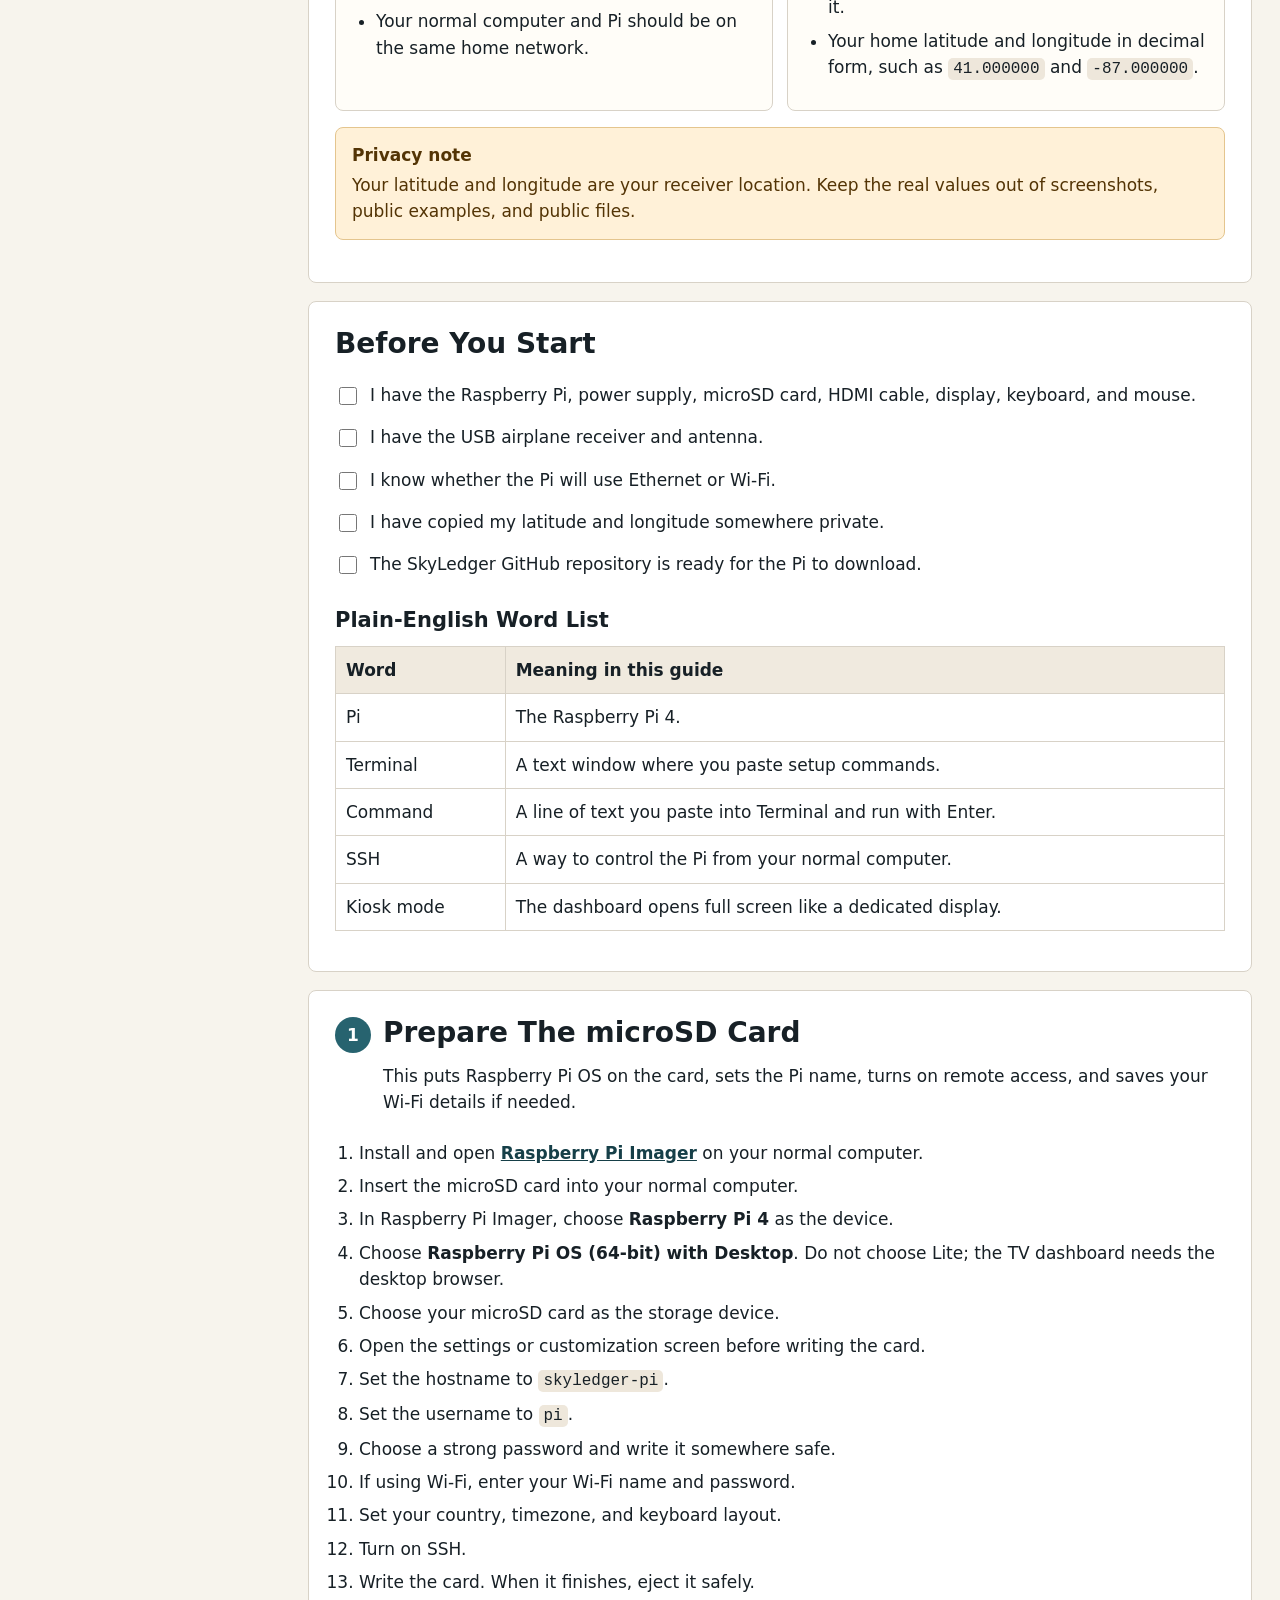
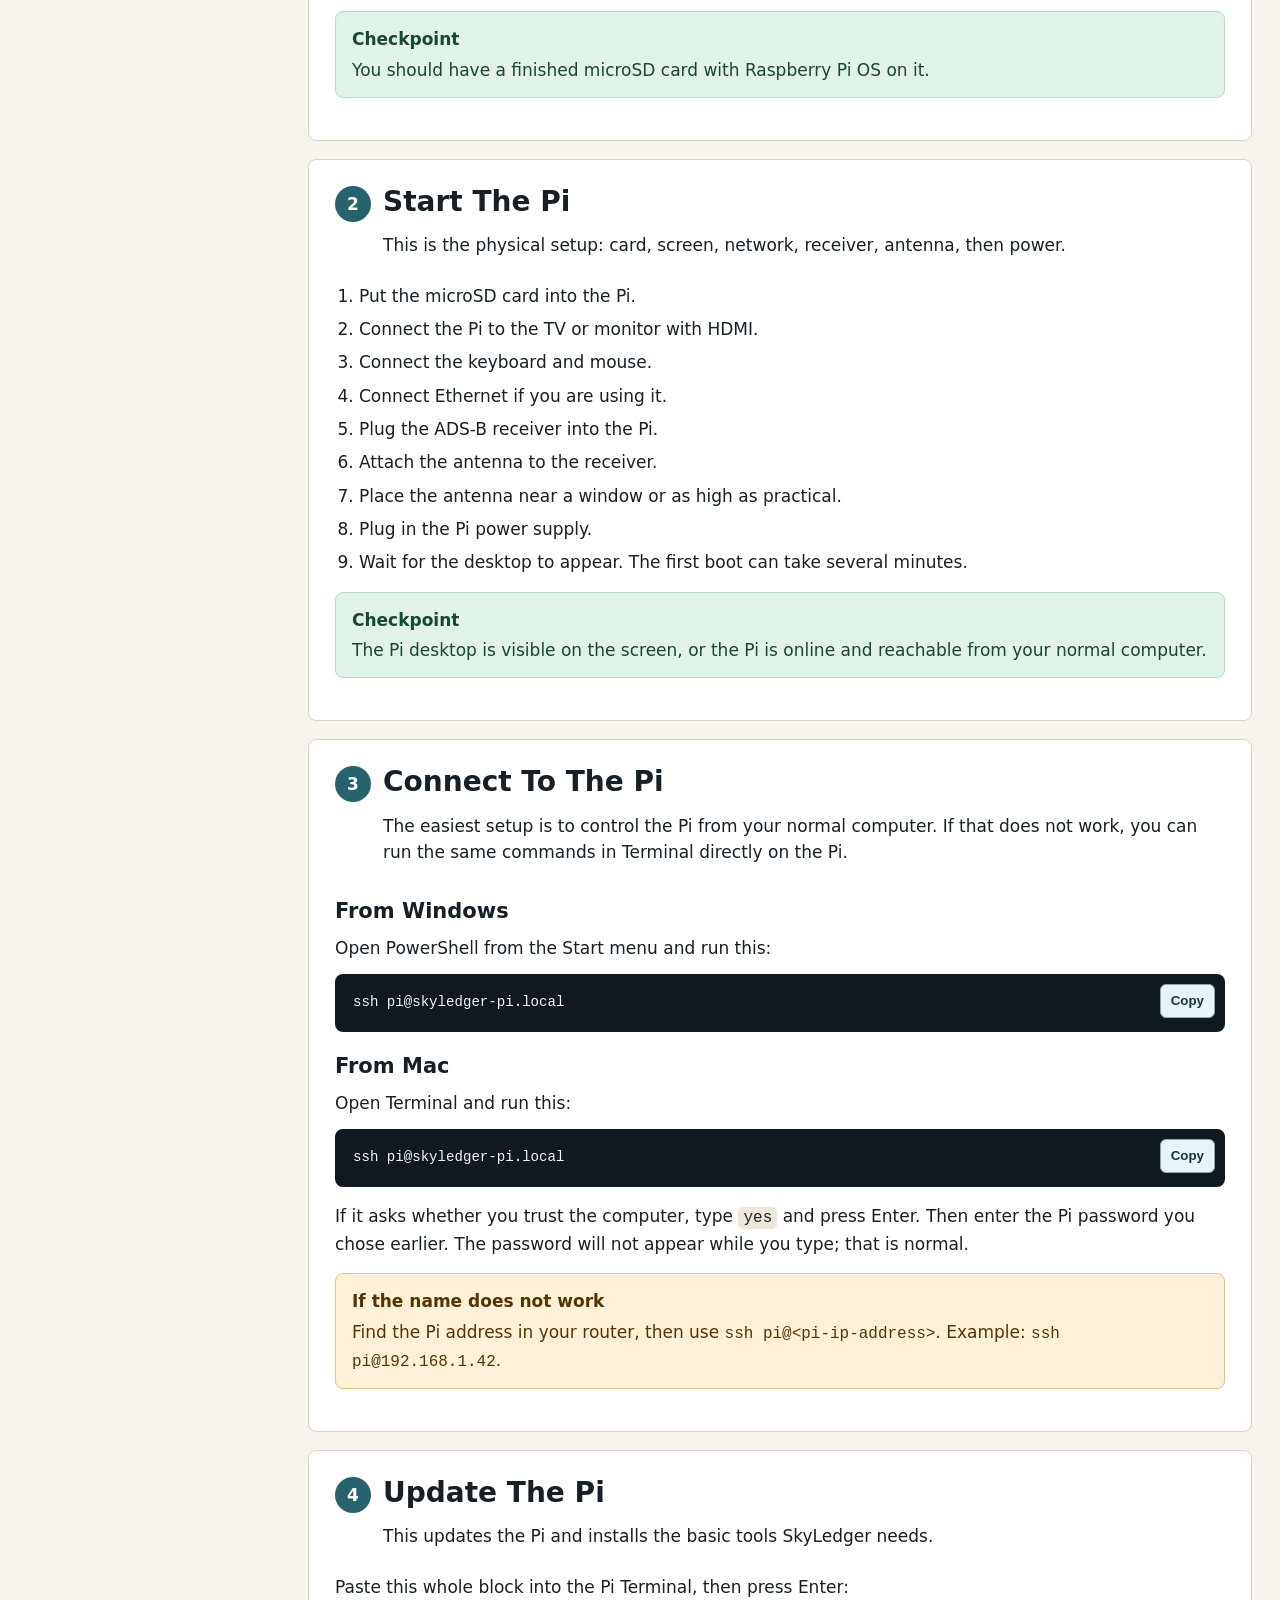
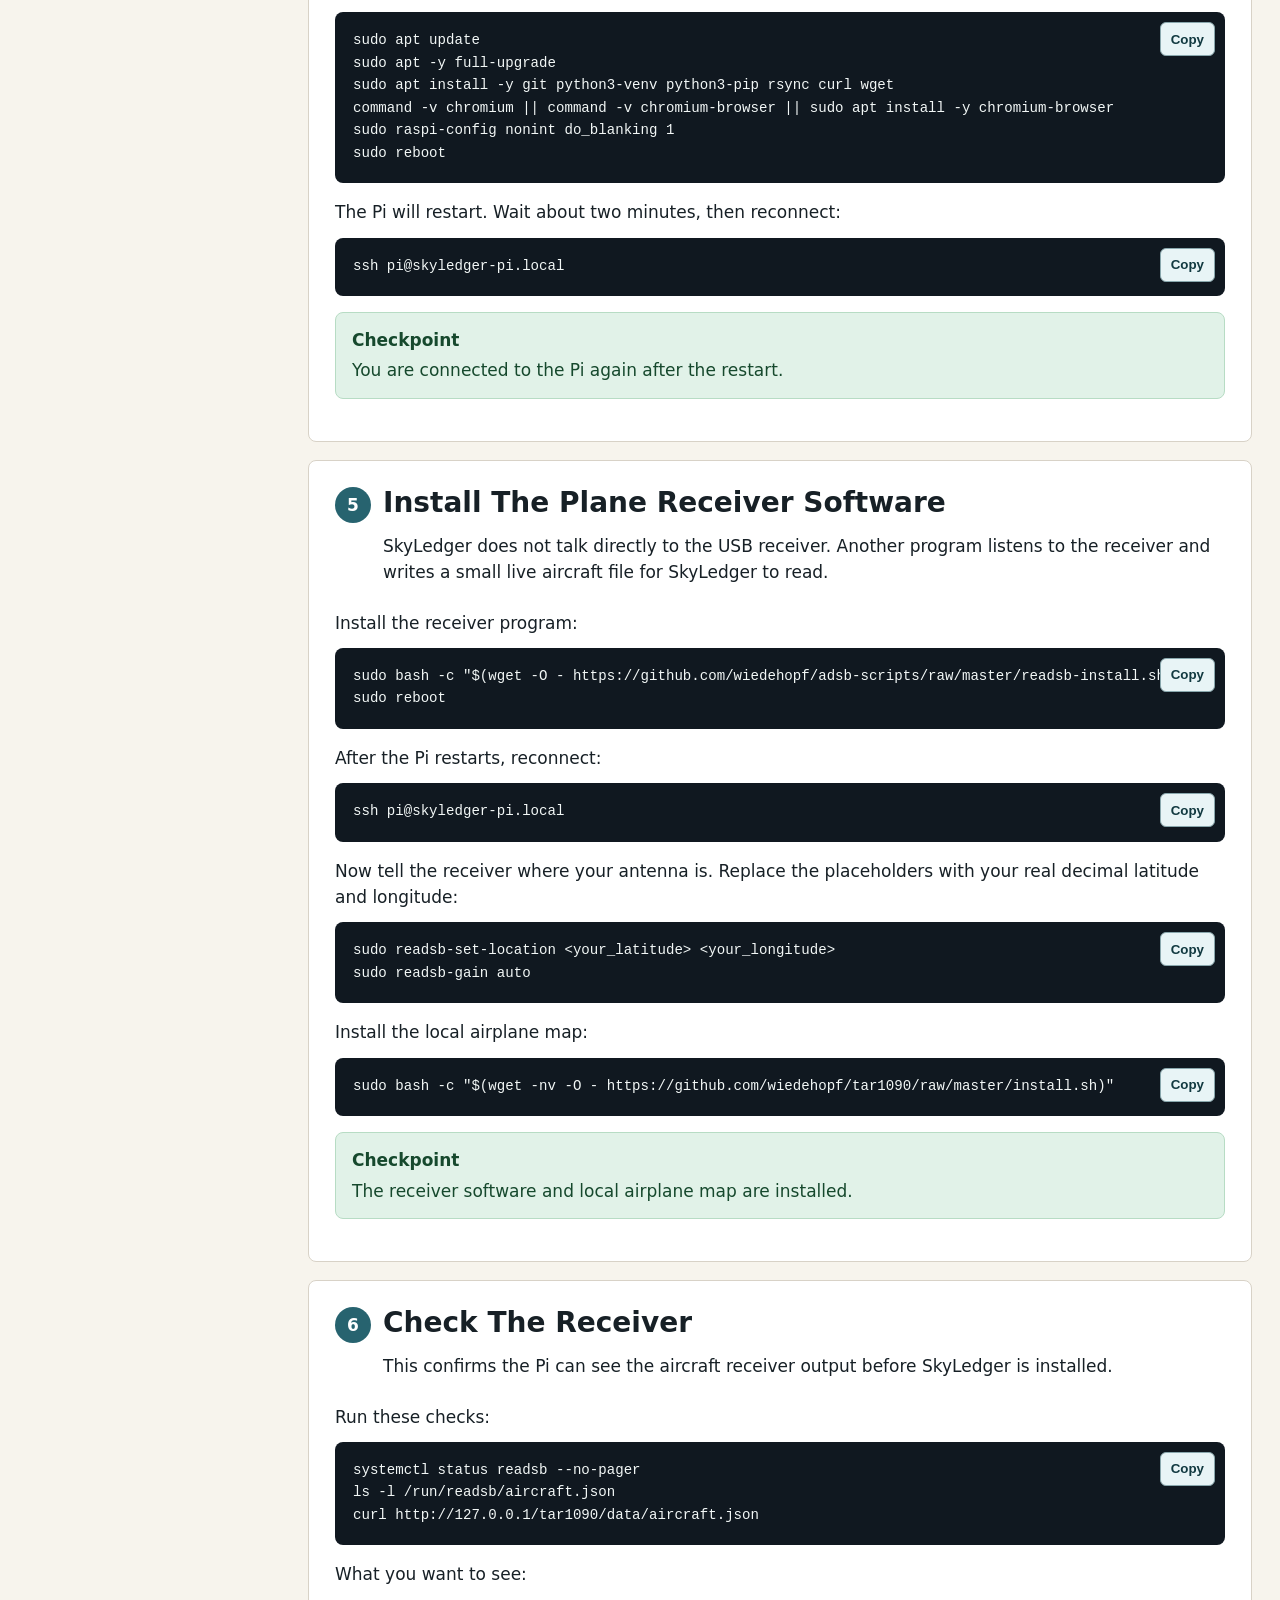
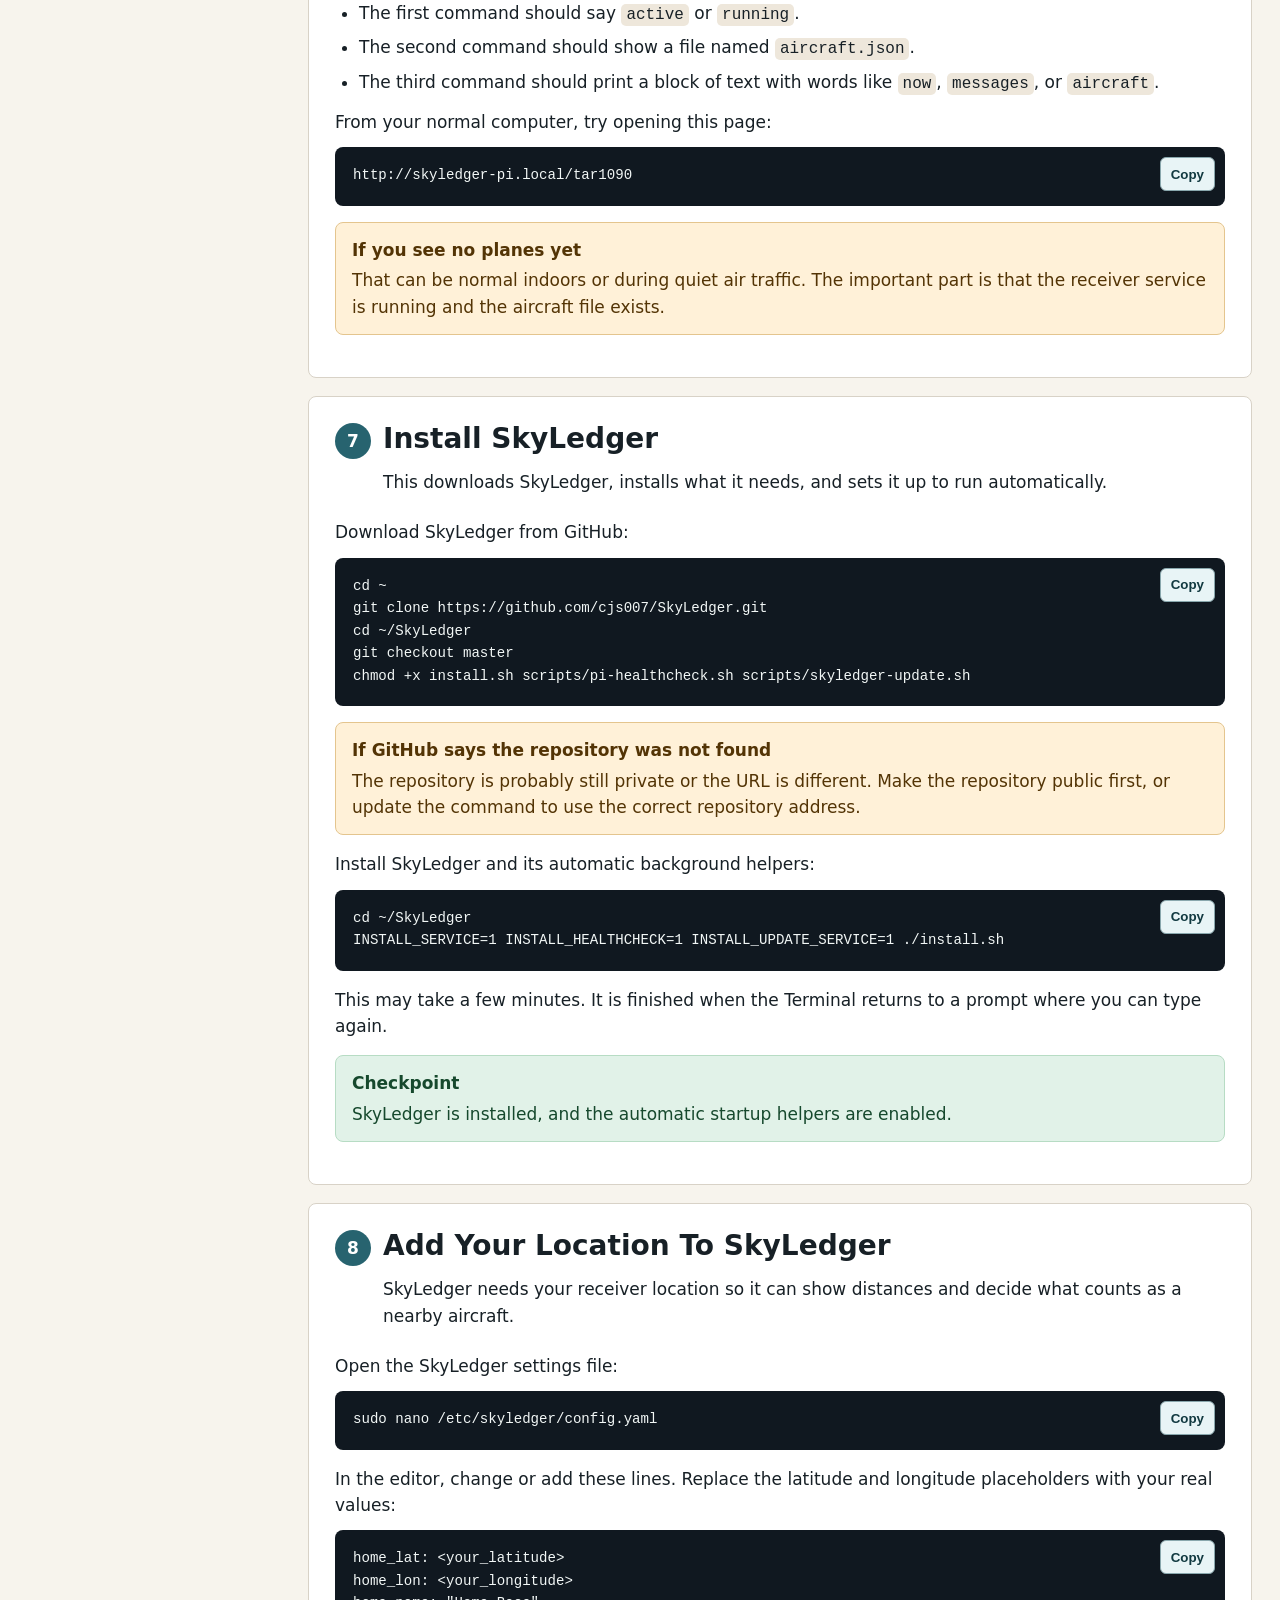
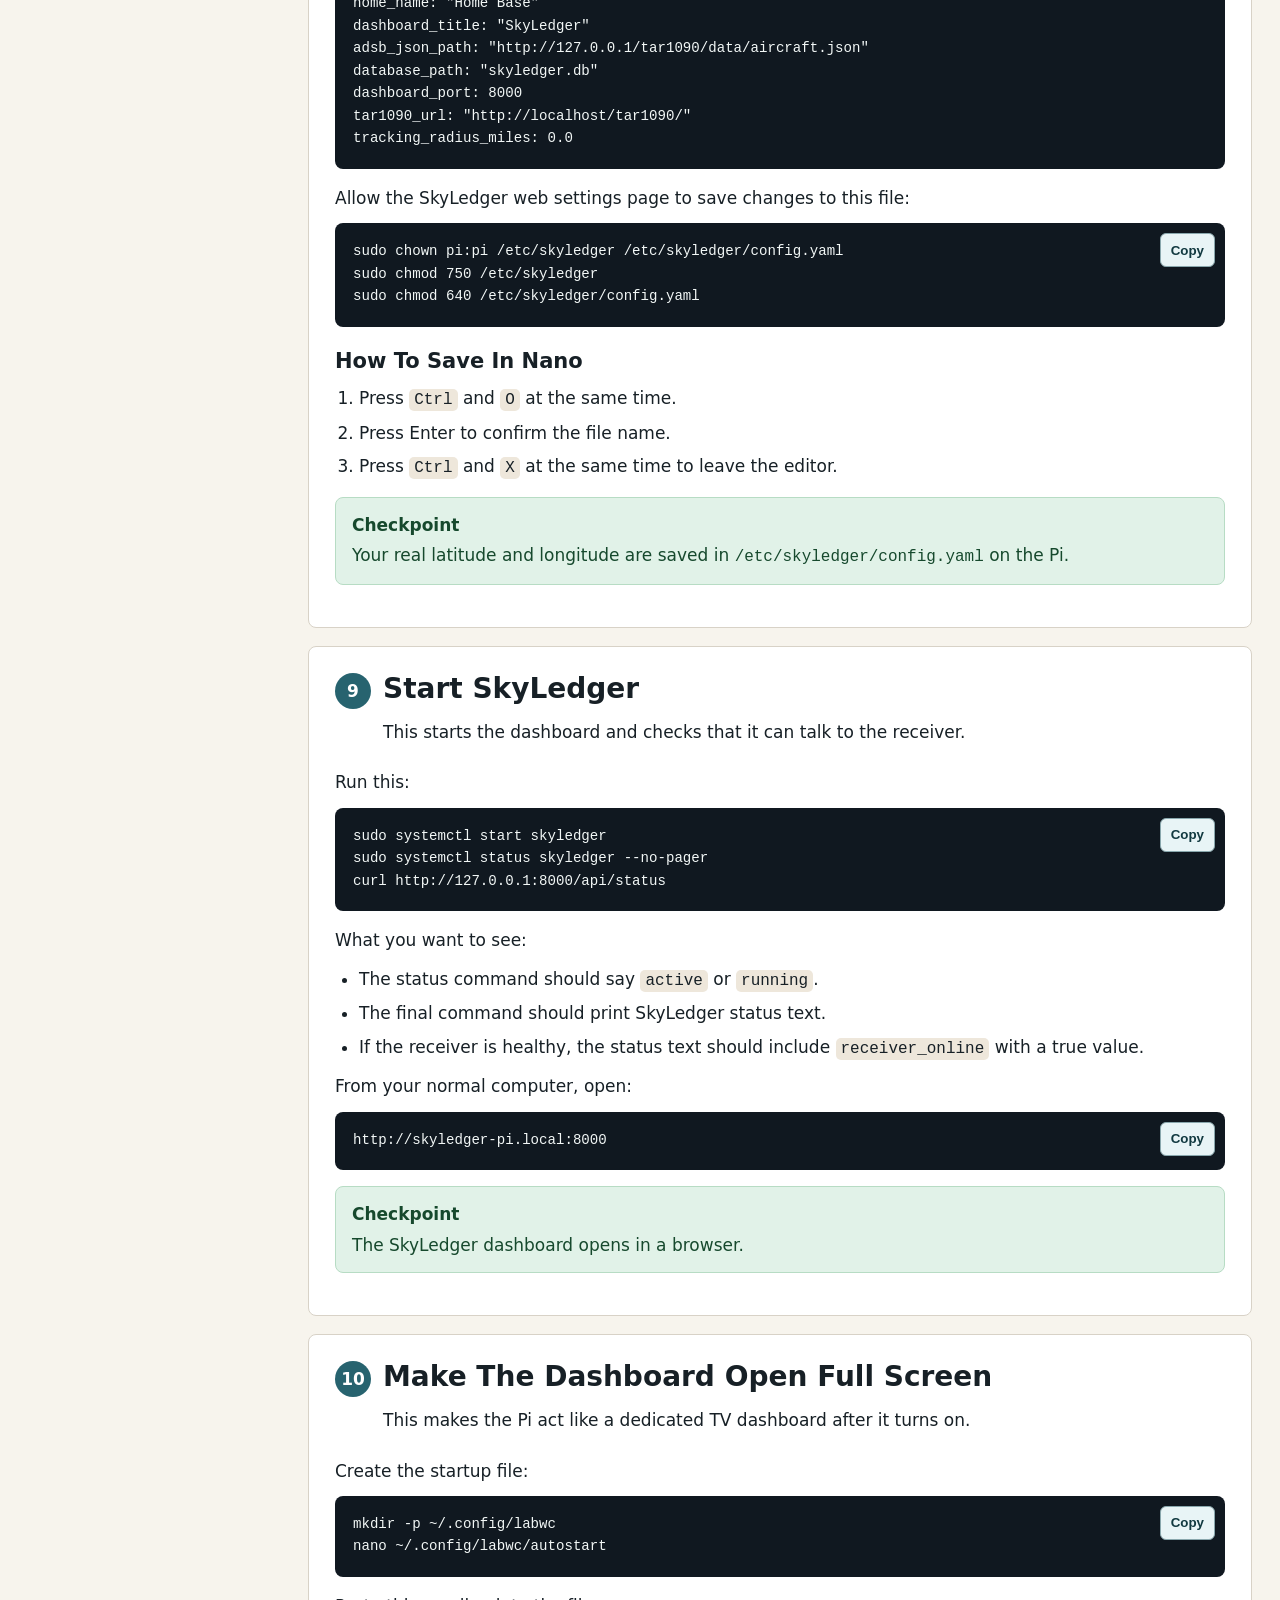
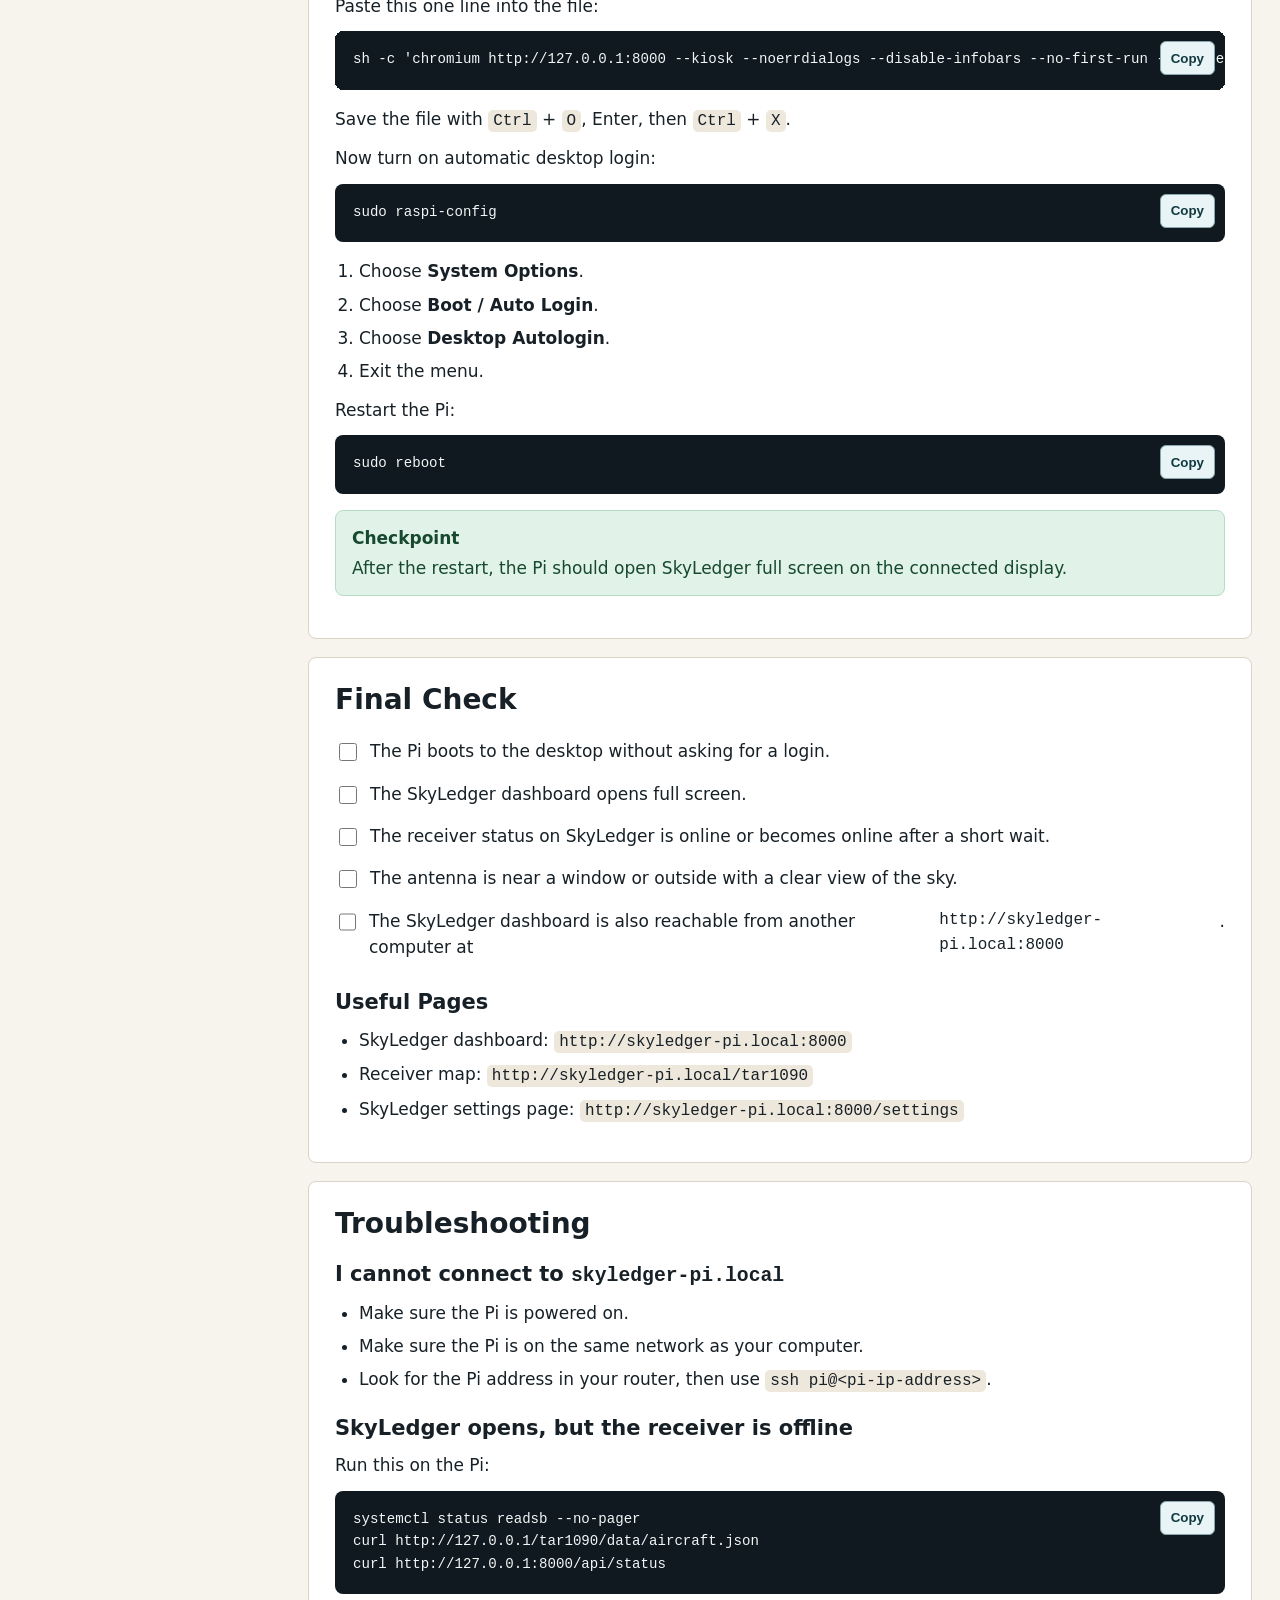
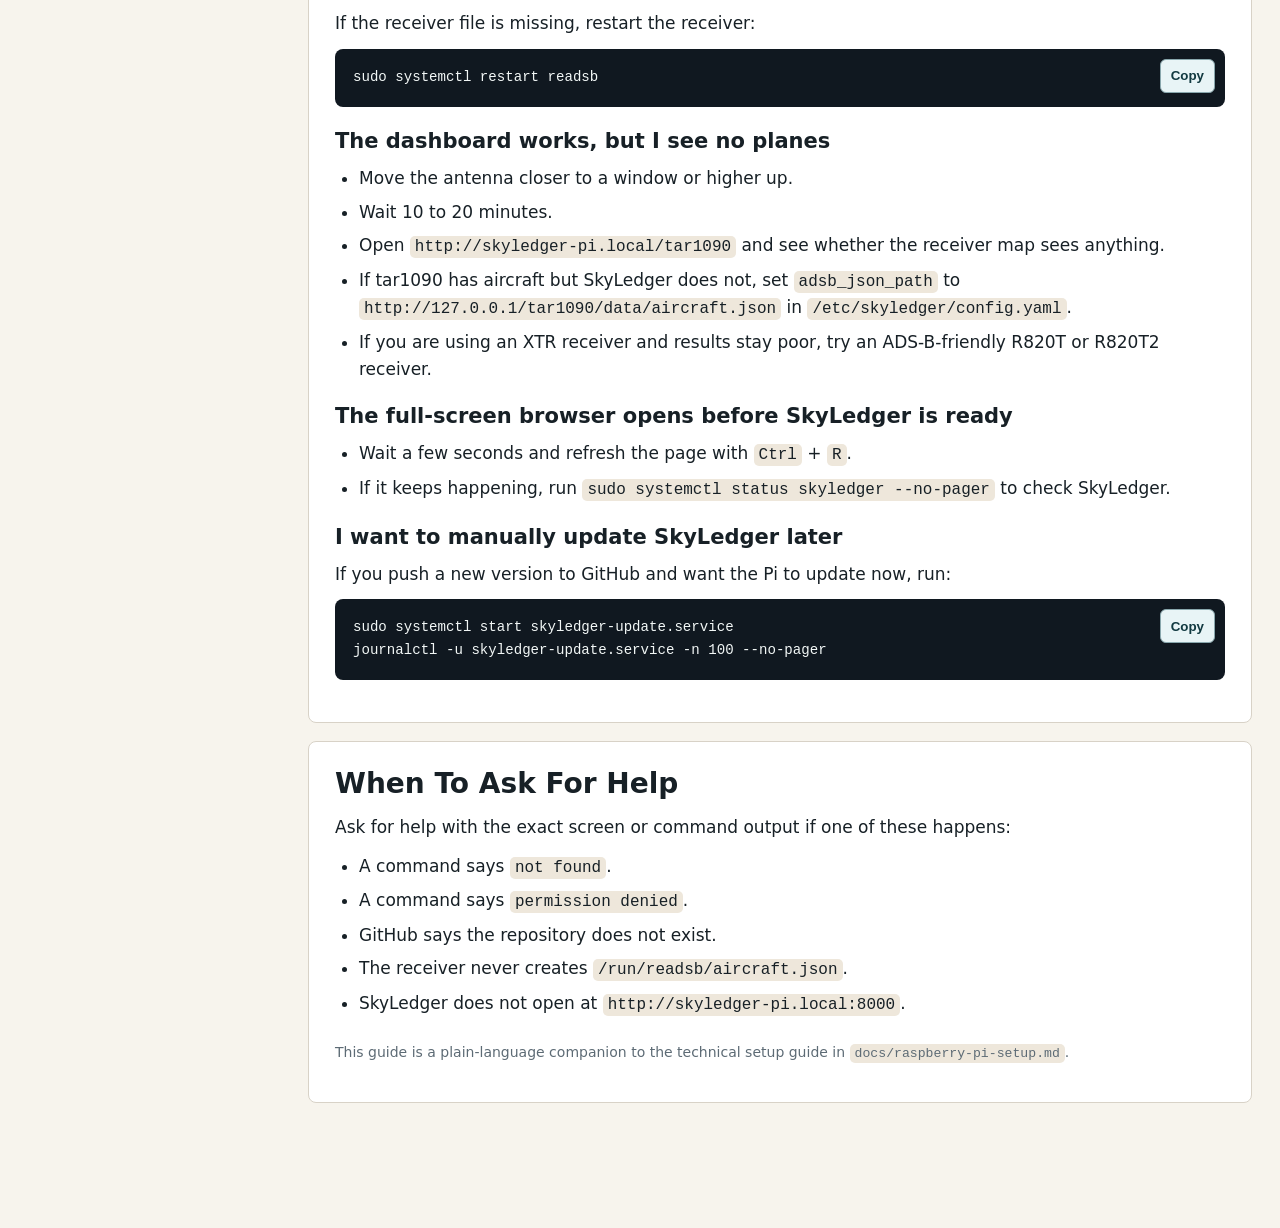
==== commit c58077db: "Use tar1090 JSON, add config save handling & perms Switch the default ADS‑B JSON source to tar1090 (" ====
--- a/docs/pi-setup-guide.html
+++ b/docs/pi-setup-guide.html
@@ -739,11 +739,17 @@
 home_lon: &lt;your_longitude&gt;
 home_name: "Home Base"
 dashboard_title: "SkyLedger"
-adsb_json_path: "/run/readsb/aircraft.json"
+adsb_json_path: "http://127.0.0.1/tar1090/data/aircraft.json"
 database_path: "skyledger.db"
 dashboard_port: 8000
 tar1090_url: "http://localhost/tar1090/"
 tracking_radius_miles: 0.0</code></pre>
+        </div>
+        <p>Allow the SkyLedger web settings page to save changes to this file:</p>
+        <div class="copy-wrap">
+          <pre data-copy><code>sudo chown pi:pi /etc/skyledger /etc/skyledger/config.yaml
+sudo chmod 750 /etc/skyledger
+sudo chmod 640 /etc/skyledger/config.yaml</code></pre>
         </div>
         <h3>How To Save In Nano</h3>
         <ol>
@@ -855,7 +861,7 @@
         <p>Run this on the Pi:</p>
         <div class="copy-wrap">
           <pre data-copy><code>systemctl status readsb --no-pager
-ls -l /run/readsb/aircraft.json
+curl http://127.0.0.1/tar1090/data/aircraft.json
 curl http://127.0.0.1:8000/api/status</code></pre>
         </div>
         <p>If the receiver file is missing, restart the receiver:</p>
@@ -868,6 +874,7 @@
           <li>Move the antenna closer to a window or higher up.</li>
           <li>Wait 10 to 20 minutes.</li>
           <li>Open <code>http://skyledger-pi.local/tar1090</code> and see whether the receiver map sees anything.</li>
+          <li>If tar1090 has aircraft but SkyLedger does not, set <code>adsb_json_path</code> to <code>http://127.0.0.1/tar1090/data/aircraft.json</code> in <code>/etc/skyledger/config.yaml</code>.</li>
           <li>If you are using an XTR receiver and results stay poor, try an ADS-B-friendly R820T or R820T2 receiver.</li>
         </ul>
 
